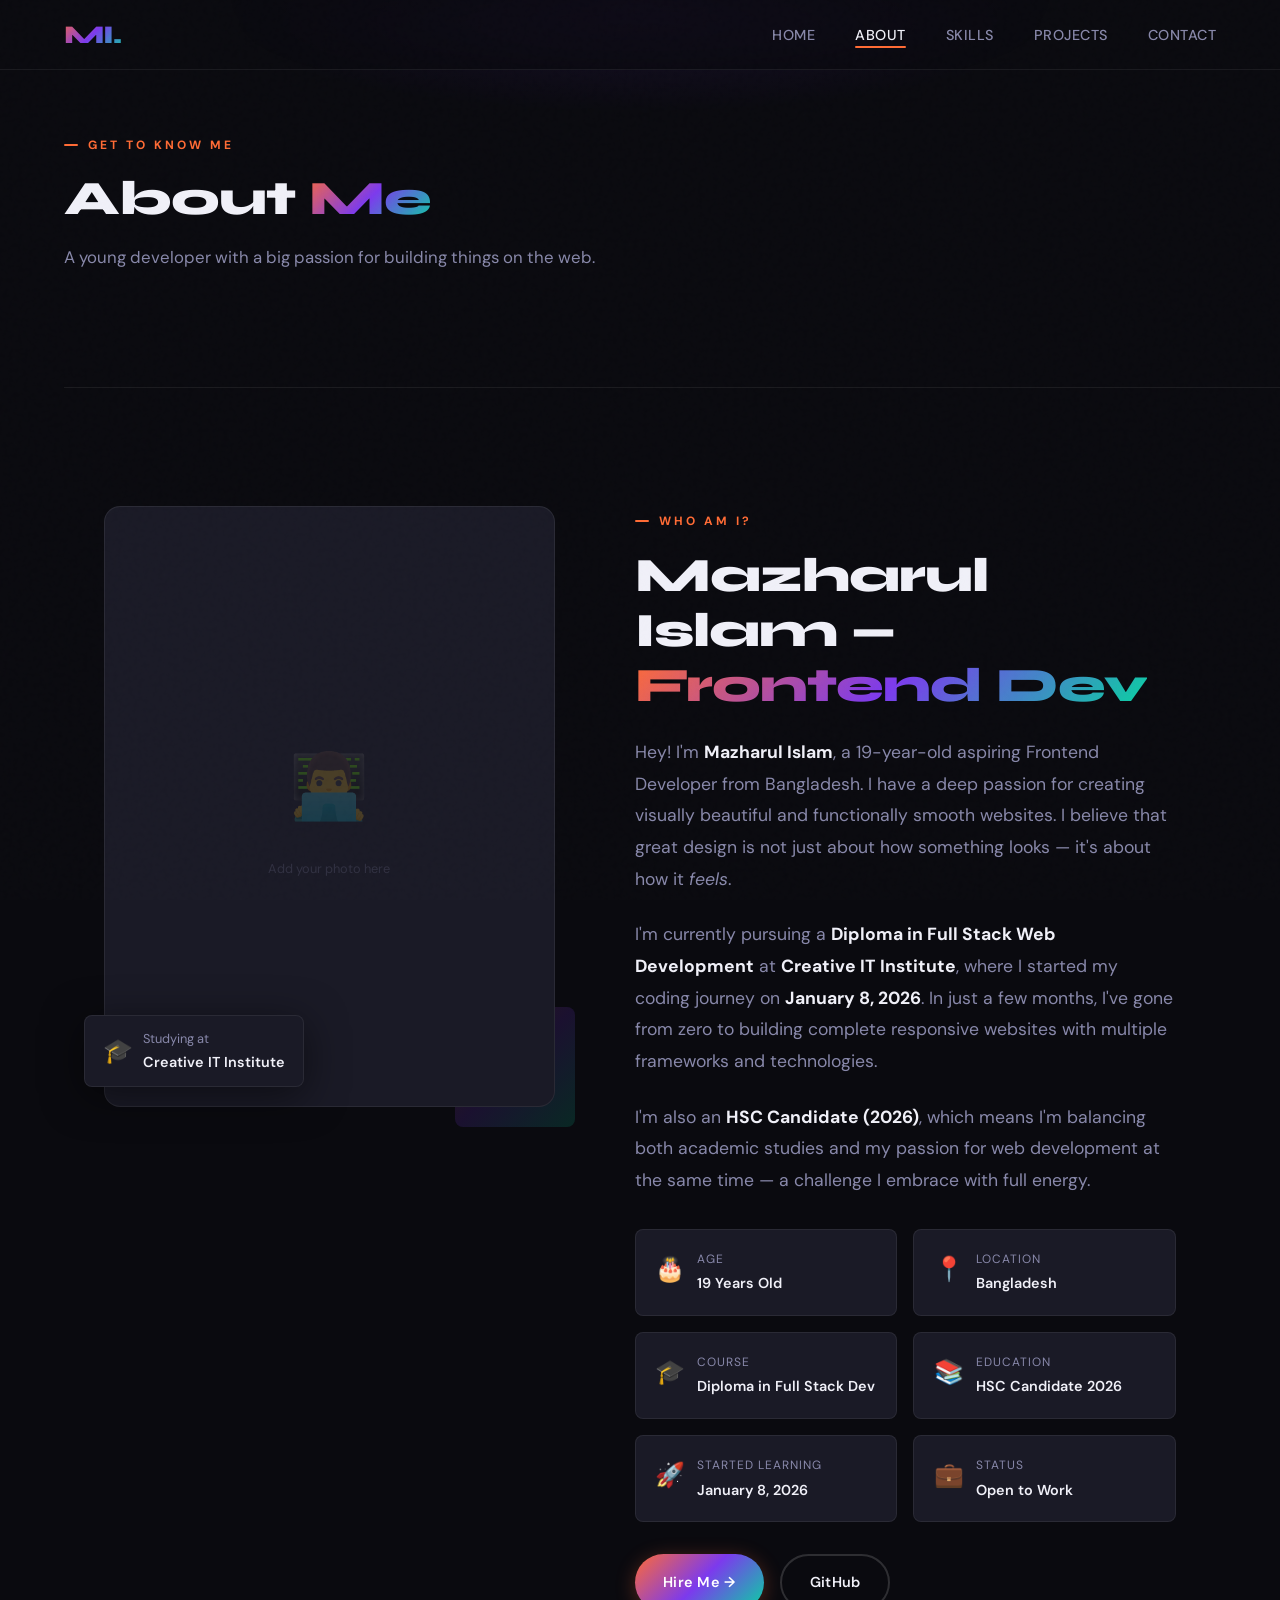
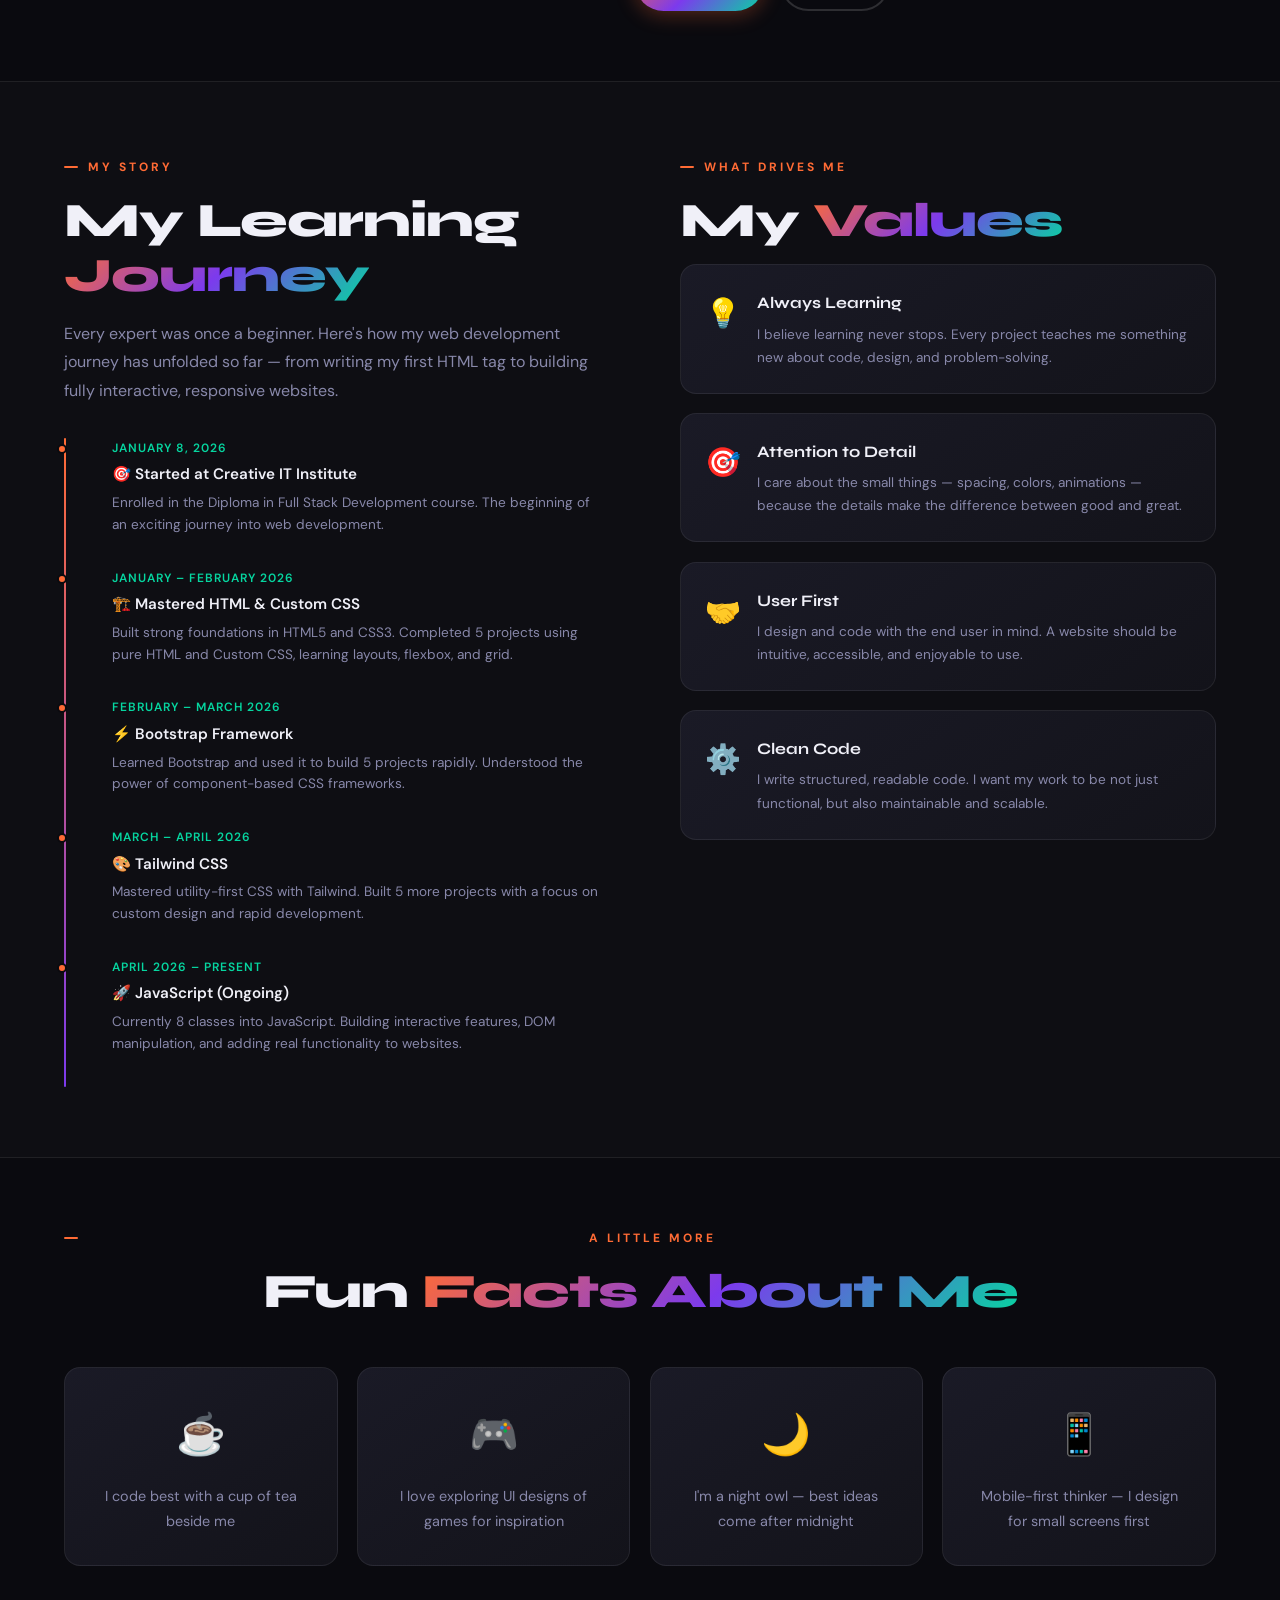
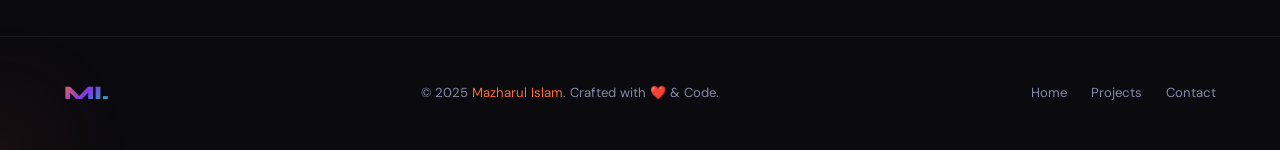
==== pages/about.html @ 1ba292aa "feat: complete interactive portfolio with custom animations" ====
<!DOCTYPE html>
<html lang="en">
<head>
  <meta charset="UTF-8" />
  <meta name="viewport" content="width=device-width, initial-scale=1.0" />
  <title>About — Mazharul Islam</title>
  <link rel="stylesheet" href="../css/style.css" />
  <link rel="stylesheet" href="../css/responsive.css" />
</head>
<body>

  <nav class="navbar">
    <a href="../index.html" class="nav-logo">MI.</a>
    <ul class="nav-links">
      <li><a href="../index.html">Home</a></li>
      <li><a href="about.html">About</a></li>
      <li><a href="skills.html">Skills</a></li>
      <li><a href="projects.html">Projects</a></li>
      <li><a href="contact.html">Contact</a></li>
    </ul>
    <button class="hamburger" aria-label="Menu">
      <span></span><span></span><span></span>
    </button>
  </nav>

  <!-- Page Hero -->
  <div style="padding: 130px 5% 60px; background: radial-gradient(ellipse 60% 50% at 50% 0%, rgba(124,58,237,0.12) 0%, transparent 60%);">
    <div style="max-width:1200px; margin:0 auto;">
      <span class="section-tag">Get to Know Me</span>
      <h1 class="section-title">About <span>Me</span></h1>
      <p class="section-desc">A young developer with a big passion for building things on the web.</p>
    </div>
  </div>

  <div class="section-divider" style="margin:0 5%;"></div>

  <!-- Main About Content -->
  <div style="padding:70px 5%; max-width:1200px; margin:0 auto;">
    <div class="about-grid">

      <!-- Photo Side -->
      <div class="reveal-left">
        <div class="about-photo-wrap">
          <div class="about-photo-frame">
            <!-- Add your photo: <img src="../assets/photo.jpg" alt="Mazharul Islam" /> -->
            <div class="placeholder-text">👨‍💻<br/><span style="font-size:1rem; font-family:var(--font-body); margin-top:1rem; display:block; color:var(--clr-muted); font-size:0.8rem;">Add your photo here</span></div>
          </div>
          <div class="about-photo-deco"></div>
          <div class="about-photo-tag">
            <span class="icon">🎓</span>
            <div>
              <div class="text">Studying at</div>
              <div class="name">Creative IT Institute</div>
            </div>
          </div>
        </div>
      </div>

      <!-- Content Side -->
      <div class="about-content reveal-right">
        <span class="section-tag">Who Am I?</span>
        <h2 class="section-title" style="margin-bottom:1.5rem;">Mazharul Islam — <span>Frontend Dev</span></h2>

        <p class="about-intro">
          Hey! I'm <strong>Mazharul Islam</strong>, a 19-year-old aspiring Frontend Developer from Bangladesh. 
          I have a deep passion for creating visually beautiful and functionally smooth websites. 
          I believe that great design is not just about how something looks — it's about how it <em>feels</em>.
        </p>
        <p class="about-intro">
          I'm currently pursuing a <strong>Diploma in Full Stack Web Development</strong> at 
          <strong>Creative IT Institute</strong>, where I started my coding journey on 
          <strong>January 8, 2026</strong>. In just a few months, I've gone from zero to building 
          complete responsive websites with multiple frameworks and technologies.
        </p>
        <p class="about-intro">
          I'm also an <strong>HSC Candidate (2026)</strong>, which means I'm balancing both academic 
          studies and my passion for web development at the same time — a challenge I embrace with full energy.
        </p>

        <div class="about-highlights">
          <div class="highlight-item">
            <span class="highlight-icon">🎂</span>
            <div class="highlight-info">
              <div class="highlight-label">Age</div>
              <div class="highlight-value">19 Years Old</div>
            </div>
          </div>
          <div class="highlight-item">
            <span class="highlight-icon">📍</span>
            <div class="highlight-info">
              <div class="highlight-label">Location</div>
              <div class="highlight-value">Bangladesh</div>
            </div>
          </div>
          <div class="highlight-item">
            <span class="highlight-icon">🎓</span>
            <div class="highlight-info">
              <div class="highlight-label">Course</div>
              <div class="highlight-value">Diploma in Full Stack Dev</div>
            </div>
          </div>
          <div class="highlight-item">
            <span class="highlight-icon">📚</span>
            <div class="highlight-info">
              <div class="highlight-label">Education</div>
              <div class="highlight-value">HSC Candidate 2026</div>
            </div>
          </div>
          <div class="highlight-item">
            <span class="highlight-icon">🚀</span>
            <div class="highlight-info">
              <div class="highlight-label">Started Learning</div>
              <div class="highlight-value">January 8, 2026</div>
            </div>
          </div>
          <div class="highlight-item">
            <span class="highlight-icon">💼</span>
            <div class="highlight-info">
              <div class="highlight-label">Status</div>
              <div class="highlight-value">Open to Work</div>
            </div>
          </div>
        </div>

        <div style="display:flex; gap:1rem; flex-wrap:wrap;">
          <a href="contact.html" class="btn btn-primary">Hire Me →</a>
          <a href="https://github.com/mazharuldmweb" target="_blank" class="btn btn-outline">GitHub</a>
        </div>
      </div>
    </div>
  </div>

  <!-- My Journey -->
  <div style="background: rgba(255,255,255,0.02); border-top:1px solid var(--clr-border); border-bottom:1px solid var(--clr-border); padding:70px 5%;">
    <div style="max-width:1200px; margin:0 auto;">
      <div style="display:grid; grid-template-columns:1fr 1fr; gap:5rem; align-items:start;">
        <div class="reveal-left">
          <span class="section-tag">My Story</span>
          <h2 class="section-title">My Learning <span>Journey</span></h2>
          <p style="color:var(--clr-muted); font-size:1rem; line-height:1.8; margin-bottom:2rem;">
            Every expert was once a beginner. Here's how my web development journey has unfolded so far — 
            from writing my first HTML tag to building fully interactive, responsive websites.
          </p>
          <div class="timeline">
            <div class="timeline-item">
              <div class="timeline-date">January 8, 2026</div>
              <div class="timeline-event">🎯 Started at Creative IT Institute</div>
              <div class="timeline-desc">Enrolled in the Diploma in Full Stack Development course. The beginning of an exciting journey into web development.</div>
            </div>
            <div class="timeline-item">
              <div class="timeline-date">January – February 2026</div>
              <div class="timeline-event">🏗️ Mastered HTML & Custom CSS</div>
              <div class="timeline-desc">Built strong foundations in HTML5 and CSS3. Completed 5 projects using pure HTML and Custom CSS, learning layouts, flexbox, and grid.</div>
            </div>
            <div class="timeline-item">
              <div class="timeline-date">February – March 2026</div>
              <div class="timeline-event">⚡ Bootstrap Framework</div>
              <div class="timeline-desc">Learned Bootstrap and used it to build 5 projects rapidly. Understood the power of component-based CSS frameworks.</div>
            </div>
            <div class="timeline-item">
              <div class="timeline-date">March – April 2026</div>
              <div class="timeline-event">🎨 Tailwind CSS</div>
              <div class="timeline-desc">Mastered utility-first CSS with Tailwind. Built 5 more projects with a focus on custom design and rapid development.</div>
            </div>
            <div class="timeline-item">
              <div class="timeline-date">April 2026 – Present</div>
              <div class="timeline-event">🚀 JavaScript (Ongoing)</div>
              <div class="timeline-desc">Currently 8 classes into JavaScript. Building interactive features, DOM manipulation, and adding real functionality to websites.</div>
            </div>
          </div>
        </div>

        <div class="reveal-right">
          <span class="section-tag">What Drives Me</span>
          <h2 class="section-title">My <span>Values</span></h2>
          <div style="display:flex; flex-direction:column; gap:1.2rem; margin-top:1rem;">
            <div class="card" style="padding:1.5rem; display:flex; gap:1rem; align-items:flex-start;">
              <span style="font-size:1.8rem;">💡</span>
              <div>
                <h4 style="font-family:var(--font-display); font-size:1rem; font-weight:700; margin-bottom:6px;">Always Learning</h4>
                <p style="font-size:0.85rem; color:var(--clr-muted); line-height:1.7;">I believe learning never stops. Every project teaches me something new about code, design, and problem-solving.</p>
              </div>
            </div>
            <div class="card" style="padding:1.5rem; display:flex; gap:1rem; align-items:flex-start;">
              <span style="font-size:1.8rem;">🎯</span>
              <div>
                <h4 style="font-family:var(--font-display); font-size:1rem; font-weight:700; margin-bottom:6px;">Attention to Detail</h4>
                <p style="font-size:0.85rem; color:var(--clr-muted); line-height:1.7;">I care about the small things — spacing, colors, animations — because the details make the difference between good and great.</p>
              </div>
            </div>
            <div class="card" style="padding:1.5rem; display:flex; gap:1rem; align-items:flex-start;">
              <span style="font-size:1.8rem;">🤝</span>
              <div>
                <h4 style="font-family:var(--font-display); font-size:1rem; font-weight:700; margin-bottom:6px;">User First</h4>
                <p style="font-size:0.85rem; color:var(--clr-muted); line-height:1.7;">I design and code with the end user in mind. A website should be intuitive, accessible, and enjoyable to use.</p>
              </div>
            </div>
            <div class="card" style="padding:1.5rem; display:flex; gap:1rem; align-items:flex-start;">
              <span style="font-size:1.8rem;">⚙️</span>
              <div>
                <h4 style="font-family:var(--font-display); font-size:1rem; font-weight:700; margin-bottom:6px;">Clean Code</h4>
                <p style="font-size:0.85rem; color:var(--clr-muted); line-height:1.7;">I write structured, readable code. I want my work to be not just functional, but also maintainable and scalable.</p>
              </div>
            </div>
          </div>
        </div>
      </div>
    </div>
  </div>

  <!-- Fun Facts -->
  <div style="padding:70px 5%;">
    <div style="max-width:1200px; margin:0 auto; text-align:center;">
      <span class="section-tag" style="display:block; text-align:center;">A Little More</span>
      <h2 class="section-title reveal" style="text-align:center; margin-bottom:3rem;">Fun <span>Facts About Me</span></h2>
      <div style="display:grid; grid-template-columns: repeat(auto-fit, minmax(220px, 1fr)); gap:1.2rem;">
        <div class="card reveal" style="text-align:center; padding:2rem;">
          <div style="font-size:2.5rem; margin-bottom:1rem;">☕</div>
          <p style="font-size:0.9rem; color:var(--clr-muted);">I code best with a cup of tea beside me</p>
        </div>
        <div class="card reveal delay-1" style="text-align:center; padding:2rem;">
          <div style="font-size:2.5rem; margin-bottom:1rem;">🎮</div>
          <p style="font-size:0.9rem; color:var(--clr-muted);">I love exploring UI designs of games for inspiration</p>
        </div>
        <div class="card reveal delay-2" style="text-align:center; padding:2rem;">
          <div style="font-size:2.5rem; margin-bottom:1rem;">🌙</div>
          <p style="font-size:0.9rem; color:var(--clr-muted);">I'm a night owl — best ideas come after midnight</p>
        </div>
        <div class="card reveal delay-3" style="text-align:center; padding:2rem;">
          <div style="font-size:2.5rem; margin-bottom:1rem;">📱</div>
          <p style="font-size:0.9rem; color:var(--clr-muted);">Mobile-first thinker — I design for small screens first</p>
        </div>
      </div>
    </div>
  </div>

  <footer class="footer">
    <div class="footer-brand">MI.</div>
    <p class="footer-copy">© 2025 <span>Mazharul Islam</span>. Crafted with ❤️ & Code.</p>
    <div class="footer-links">
      <a href="../index.html">Home</a>
      <a href="projects.html">Projects</a>
      <a href="contact.html">Contact</a>
    </div>
  </footer>

  <script src="../js/main.js"></script>
</body>
</html>
---- css/style.css ----
/* ============================================
   MAZHARUL ISLAM - PORTFOLIO
   style.css - Main Stylesheet
   ============================================ */

@import url('https://fonts.googleapis.com/css2?family=Syne:wght@400;600;700;800&family=DM+Sans:wght@300;400;500;600&display=swap');

/* ---- CSS Variables ---- */
:root {
  --clr-bg: #0a0a0f;
  --clr-surface: #13131a;
  --clr-card: #1a1a26;
  --clr-border: rgba(255,255,255,0.07);

  --clr-primary: #ff6b35;
  --clr-secondary: #7c3aed;
  --clr-accent: #06d6a0;
  --clr-yellow: #ffd60a;
  --clr-pink: #ff006e;

  --clr-text: #f0f0f8;
  --clr-muted: #8888aa;

  --grad-hero: linear-gradient(135deg, #ff6b35 0%, #7c3aed 50%, #06d6a0 100%);
  --grad-card: linear-gradient(145deg, #1a1a26, #13131a);

  --font-display: 'Syne', sans-serif;
  --font-body: 'DM Sans', sans-serif;

  --radius: 16px;
  --radius-sm: 8px;
  --shadow: 0 8px 40px rgba(0,0,0,0.5);
  --shadow-glow: 0 0 40px rgba(255,107,53,0.25);

  --nav-h: 70px;
  --transition: all 0.35s cubic-bezier(0.4, 0, 0.2, 1);
}

/* ---- Reset ---- */
*, *::before, *::after { box-sizing: border-box; margin: 0; padding: 0; }
html { scroll-behavior: smooth; font-size: 16px; }
body {
  font-family: var(--font-body);
  background: var(--clr-bg);
  color: var(--clr-text);
  line-height: 1.7;
  overflow-x: hidden;
}
a { text-decoration: none; color: inherit; }
ul { list-style: none; }
img { max-width: 100%; display: block; }
button { cursor: pointer; border: none; outline: none; font-family: var(--font-body); }

/* ---- Noise Texture Overlay ---- */
body::before {
  content: '';
  position: fixed;
  inset: 0;
  background-image: url("data:image/svg+xml,%3Csvg viewBox='0 0 200 200' xmlns='http://www.w3.org/2000/svg'%3E%3Cfilter id='n'%3E%3CfeTurbulence type='fractalNoise' baseFrequency='0.9' numOctaves='4' stitchTiles='stitch'/%3E%3C/filter%3E%3Crect width='100%25' height='100%25' filter='url(%23n)' opacity='0.04'/%3E%3C/svg%3E");
  pointer-events: none;
  z-index: 9999;
  opacity: 0.4;
}

/* ============================================
   NAVBAR
   ============================================ */
.navbar {
  position: fixed;
  top: 0; left: 0; right: 0;
  height: var(--nav-h);
  display: flex;
  align-items: center;
  justify-content: space-between;
  padding: 0 5%;
  z-index: 1000;
  background: rgba(10,10,15,0.8);
  backdrop-filter: blur(20px);
  border-bottom: 1px solid var(--clr-border);
  transition: var(--transition);
}
.navbar.scrolled {
  background: rgba(10,10,15,0.95);
  box-shadow: 0 4px 30px rgba(0,0,0,0.4);
}
.nav-logo {
  font-family: var(--font-display);
  font-size: 1.6rem;
  font-weight: 800;
  background: var(--grad-hero);
  -webkit-background-clip: text;
  -webkit-text-fill-color: transparent;
  background-clip: text;
  letter-spacing: -1px;
}
.nav-links {
  display: flex;
  gap: 2.5rem;
  align-items: center;
}
.nav-links a {
  font-size: 0.9rem;
  font-weight: 500;
  color: var(--clr-muted);
  letter-spacing: 0.5px;
  text-transform: uppercase;
  position: relative;
  transition: var(--transition);
}
.nav-links a::after {
  content: '';
  position: absolute;
  bottom: -4px; left: 0;
  width: 0; height: 2px;
  background: var(--clr-primary);
  transition: var(--transition);
  border-radius: 2px;
}
.nav-links a:hover,
.nav-links a.active {
  color: var(--clr-text);
}
.nav-links a:hover::after,
.nav-links a.active::after { width: 100%; }

.hamburger {
  display: none;
  flex-direction: column;
  gap: 5px;
  background: none;
  padding: 5px;
}
.hamburger span {
  display: block;
  width: 25px; height: 2px;
  background: var(--clr-text);
  border-radius: 2px;
  transition: var(--transition);
}
.hamburger.open span:nth-child(1) { transform: translateY(7px) rotate(45deg); }
.hamburger.open span:nth-child(2) { opacity: 0; }
.hamburger.open span:nth-child(3) { transform: translateY(-7px) rotate(-45deg); }

/* ============================================
   HERO SECTION
   ============================================ */
.hero {
  min-height: 100vh;
  padding-top: var(--nav-h);
  display: flex;
  align-items: center;
  position: relative;
  overflow: hidden;
}
.hero-bg {
  position: absolute;
  inset: 0;
  background: radial-gradient(ellipse 80% 60% at 60% 40%, rgba(124,58,237,0.15) 0%, transparent 60%),
              radial-gradient(ellipse 60% 50% at 20% 80%, rgba(255,107,53,0.12) 0%, transparent 50%),
              radial-gradient(ellipse 40% 40% at 80% 80%, rgba(6,214,160,0.08) 0%, transparent 50%);
  z-index: 0;
}
.hero-orb {
  position: absolute;
  border-radius: 50%;
  filter: blur(80px);
  animation: floatOrb 8s ease-in-out infinite;
  pointer-events: none;
}
.hero-orb-1 {
  width: 400px; height: 400px;
  background: rgba(255,107,53,0.15);
  top: 10%; right: 5%;
  animation-delay: 0s;
}
.hero-orb-2 {
  width: 300px; height: 300px;
  background: rgba(124,58,237,0.15);
  bottom: 10%; left: 5%;
  animation-delay: -3s;
}
.hero-orb-3 {
  width: 200px; height: 200px;
  background: rgba(6,214,160,0.12);
  top: 50%; right: 30%;
  animation-delay: -6s;
}
@keyframes floatOrb {
  0%, 100% { transform: translate(0,0) scale(1); }
  33% { transform: translate(30px,-20px) scale(1.05); }
  66% { transform: translate(-20px,15px) scale(0.95); }
}

.hero-inner {
  position: relative;
  z-index: 1;
  width: 90%;
  max-width: 1200px;
  margin: 0 auto;
  display: grid;
  grid-template-columns: 1fr 1fr;
  gap: 4rem;
  align-items: center;
  padding: 4rem 0;
}
.hero-content { order: 1; }
.hero-visual { order: 2; }

.hero-badge {
  display: inline-flex;
  align-items: center;
  gap: 8px;
  background: rgba(255,107,53,0.1);
  border: 1px solid rgba(255,107,53,0.3);
  border-radius: 50px;
  padding: 6px 16px;
  font-size: 0.8rem;
  font-weight: 600;
  color: var(--clr-primary);
  text-transform: uppercase;
  letter-spacing: 1px;
  margin-bottom: 1.5rem;
  animation: fadeUp 0.6s ease both;
}
.hero-badge .dot {
  width: 6px; height: 6px;
  background: var(--clr-accent);
  border-radius: 50%;
  animation: pulse 2s infinite;
}
@keyframes pulse {
  0%, 100% { opacity: 1; transform: scale(1); }
  50% { opacity: 0.5; transform: scale(1.5); }
}

.hero-title {
  font-family: var(--font-display);
  font-size: clamp(2.8rem, 5vw, 5rem);
  font-weight: 800;
  line-height: 1.05;
  letter-spacing: -2px;
  margin-bottom: 1rem;
  animation: fadeUp 0.6s 0.1s ease both;
}
.hero-title .line { display: block; }
.hero-title .gradient-text {
  background: var(--grad-hero);
  -webkit-background-clip: text;
  -webkit-text-fill-color: transparent;
  background-clip: text;
}
.hero-subtitle {
  font-size: 1.15rem;
  color: var(--clr-muted);
  max-width: 480px;
  margin-bottom: 2.5rem;
  animation: fadeUp 0.6s 0.2s ease both;
}
.hero-subtitle strong { color: var(--clr-accent); }

.hero-btns {
  display: flex;
  gap: 1rem;
  flex-wrap: wrap;
  margin-bottom: 3rem;
  animation: fadeUp 0.6s 0.3s ease both;
}

.hero-stats {
  display: flex;
  gap: 2rem;
  animation: fadeUp 0.6s 0.4s ease both;
}
.stat-item { text-align: left; }
.stat-num {
  font-family: var(--font-display);
  font-size: 2rem;
  font-weight: 800;
  background: var(--grad-hero);
  -webkit-background-clip: text;
  -webkit-text-fill-color: transparent;
  background-clip: text;
}
.stat-label {
  font-size: 0.8rem;
  color: var(--clr-muted);
  text-transform: uppercase;
  letter-spacing: 1px;
}

/* Hero Photo */
.hero-photo-wrap {
  position: relative;
  display: flex;
  justify-content: center;
  animation: fadeUp 0.8s 0.3s ease both;
}
.hero-photo-ring {
  position: absolute;
  width: 110%;
  height: 110%;
  border-radius: 50%;
  border: 2px dashed rgba(255,107,53,0.3);
  animation: spinRing 20s linear infinite;
  top: -5%; left: -5%;
}
.hero-photo-ring-2 {
  position: absolute;
  width: 120%;
  height: 120%;
  border-radius: 50%;
  border: 1px dashed rgba(124,58,237,0.2);
  animation: spinRing 30s linear infinite reverse;
  top: -10%; left: -10%;
}
@keyframes spinRing {
  from { transform: rotate(0deg); }
  to { transform: rotate(360deg); }
}
.hero-photo-bg {
  width: 340px;
  height: 340px;
  border-radius: 50%;
  background: var(--grad-hero);
  padding: 4px;
  position: relative;
  box-shadow: 0 0 80px rgba(124,58,237,0.3), 0 0 40px rgba(255,107,53,0.2);
}
.hero-photo-inner {
  width: 100%;
  height: 100%;
  border-radius: 50%;
  background: var(--clr-surface);
  display: flex;
  align-items: center;
  justify-content: center;
  overflow: hidden;
}
.hero-photo-inner img {
  width: 100%;
  height: 100%;
  object-fit: cover;
  border-radius: 50%;
}
.hero-photo-placeholder {
  font-size: 5rem;
  opacity: 0.4;
}
.hero-float-badge {
  position: absolute;
  background: var(--clr-card);
  border: 1px solid var(--clr-border);
  border-radius: var(--radius-sm);
  padding: 10px 16px;
  font-size: 0.8rem;
  font-weight: 600;
  display: flex;
  align-items: center;
  gap: 8px;
  backdrop-filter: blur(10px);
  box-shadow: var(--shadow);
  animation: floatBadge 4s ease-in-out infinite;
}
.hero-float-badge.b1 { bottom: 20px; left: -20px; animation-delay: 0s; }
.hero-float-badge.b2 { top: 30px; right: -20px; animation-delay: -2s; }
.hero-float-badge .icon { font-size: 1.2rem; }
@keyframes floatBadge {
  0%, 100% { transform: translateY(0); }
  50% { transform: translateY(-8px); }
}

/* Scroll indicator */
.scroll-indicator {
  position: absolute;
  bottom: 2rem;
  left: 50%;
  transform: translateX(-50%);
  display: flex;
  flex-direction: column;
  align-items: center;
  gap: 8px;
  color: var(--clr-muted);
  font-size: 0.75rem;
  letter-spacing: 2px;
  text-transform: uppercase;
  animation: fadeUp 1s 1s ease both;
}
.scroll-mouse {
  width: 24px; height: 36px;
  border: 2px solid rgba(255,255,255,0.2);
  border-radius: 12px;
  position: relative;
}
.scroll-mouse::before {
  content: '';
  position: absolute;
  top: 6px; left: 50%;
  transform: translateX(-50%);
  width: 3px; height: 6px;
  background: var(--clr-primary);
  border-radius: 2px;
  animation: scrollDot 2s infinite;
}
@keyframes scrollDot {
  0% { top: 6px; opacity: 1; }
  100% { top: 20px; opacity: 0; }
}

/* ============================================
   BUTTONS
   ============================================ */
.btn {
  display: inline-flex;
  align-items: center;
  gap: 8px;
  padding: 14px 28px;
  border-radius: 50px;
  font-size: 0.9rem;
  font-weight: 600;
  letter-spacing: 0.3px;
  transition: var(--transition);
  position: relative;
  overflow: hidden;
}
.btn::before {
  content: '';
  position: absolute;
  inset: 0;
  background: rgba(255,255,255,0.1);
  opacity: 0;
  transition: var(--transition);
}
.btn:hover::before { opacity: 1; }

.btn-primary {
  background: var(--grad-hero);
  color: #fff;
  box-shadow: 0 4px 20px rgba(255,107,53,0.3);
}
.btn-primary:hover {
  transform: translateY(-3px);
  box-shadow: 0 8px 30px rgba(255,107,53,0.5);
}
.btn-outline {
  background: transparent;
  color: var(--clr-text);
  border: 2px solid rgba(255,255,255,0.15);
}
.btn-outline:hover {
  border-color: var(--clr-primary);
  color: var(--clr-primary);
  transform: translateY(-3px);
}
.btn-sm { padding: 10px 20px; font-size: 0.82rem; }

/* ============================================
   SECTION COMMONS
   ============================================ */
.section {
  padding: 100px 5%;
  max-width: 1200px;
  margin: 0 auto;
}
.section-full {
  padding: 100px 5%;
}
.section-tag {
  display: inline-block;
  font-size: 0.75rem;
  font-weight: 700;
  text-transform: uppercase;
  letter-spacing: 3px;
  color: var(--clr-primary);
  margin-bottom: 1rem;
  position: relative;
  padding-left: 1.5rem;
}
.section-tag::before {
  content: '';
  position: absolute;
  left: 0; top: 50%;
  transform: translateY(-50%);
  width: 14px; height: 2px;
  background: var(--clr-primary);
  border-radius: 2px;
}
.section-title {
  font-family: var(--font-display);
  font-size: clamp(2rem, 4vw, 3rem);
  font-weight: 800;
  letter-spacing: -1px;
  margin-bottom: 1rem;
  line-height: 1.15;
}
.section-title span {
  background: var(--grad-hero);
  -webkit-background-clip: text;
  -webkit-text-fill-color: transparent;
  background-clip: text;
}
.section-desc {
  color: var(--clr-muted);
  font-size: 1.05rem;
  max-width: 550px;
  margin-bottom: 3.5rem;
}
.section-divider {
  width: 100%;
  height: 1px;
  background: var(--clr-border);
}

/* ============================================
   CARDS
   ============================================ */
.card {
  background: var(--grad-card);
  border: 1px solid var(--clr-border);
  border-radius: var(--radius);
  padding: 2rem;
  transition: var(--transition);
  position: relative;
  overflow: hidden;
}
.card::before {
  content: '';
  position: absolute;
  top: 0; left: 0; right: 0;
  height: 2px;
  background: var(--grad-hero);
  opacity: 0;
  transition: var(--transition);
}
.card:hover {
  border-color: rgba(255,107,53,0.2);
  transform: translateY(-6px);
  box-shadow: 0 20px 60px rgba(0,0,0,0.4);
}
.card:hover::before { opacity: 1; }

/* ============================================
   ABOUT PAGE
   ============================================ */
.about-grid {
  display: grid;
  grid-template-columns: 1fr 1.2fr;
  gap: 5rem;
  align-items: start;
  margin-top: 3rem;
}
.about-photo-wrap {
  position: relative;
}
.about-photo-frame {
  border-radius: var(--radius);
  overflow: hidden;
  background: var(--clr-card);
  aspect-ratio: 3/4;
  display: flex;
  align-items: center;
  justify-content: center;
  border: 1px solid var(--clr-border);
  position: relative;
}
.about-photo-frame img {
  width: 100%;
  height: 100%;
  object-fit: cover;
}
.about-photo-frame .placeholder-text {
  font-size: 4rem;
  opacity: 0.2;
  text-align: center;
}
.about-photo-deco {
  position: absolute;
  bottom: -20px; right: -20px;
  width: 120px; height: 120px;
  background: var(--grad-hero);
  border-radius: var(--radius-sm);
  opacity: 0.15;
  z-index: -1;
}
.about-photo-tag {
  position: absolute;
  bottom: 20px; left: -20px;
  background: var(--clr-card);
  border: 1px solid var(--clr-border);
  border-radius: var(--radius-sm);
  padding: 12px 18px;
  display: flex;
  align-items: center;
  gap: 10px;
  backdrop-filter: blur(10px);
  box-shadow: var(--shadow);
}
.about-photo-tag .icon { font-size: 1.5rem; }
.about-photo-tag .text { font-size: 0.8rem; color: var(--clr-muted); }
.about-photo-tag .name { font-size: 0.9rem; font-weight: 600; }

.about-content {}
.about-intro {
  font-size: 1.1rem;
  color: var(--clr-muted);
  margin-bottom: 1.5rem;
  line-height: 1.8;
}
.about-intro strong { color: var(--clr-text); }

.about-highlights {
  display: grid;
  grid-template-columns: 1fr 1fr;
  gap: 1rem;
  margin: 2rem 0;
}
.highlight-item {
  background: var(--clr-card);
  border: 1px solid var(--clr-border);
  border-radius: var(--radius-sm);
  padding: 1.2rem;
  display: flex;
  gap: 12px;
  align-items: flex-start;
  transition: var(--transition);
}
.highlight-item:hover {
  border-color: rgba(255,107,53,0.3);
  transform: translateY(-2px);
}
.highlight-icon { font-size: 1.5rem; flex-shrink: 0; }
.highlight-info {}
.highlight-label { font-size: 0.75rem; color: var(--clr-muted); text-transform: uppercase; letter-spacing: 1px; }
.highlight-value { font-size: 0.9rem; font-weight: 600; margin-top: 2px; }

.about-journey {
  margin-top: 2.5rem;
}
.journey-title {
  font-family: var(--font-display);
  font-size: 1.2rem;
  font-weight: 700;
  margin-bottom: 1.5rem;
}
.timeline {
  position: relative;
  padding-left: 1.5rem;
}
.timeline::before {
  content: '';
  position: absolute;
  left: 0; top: 0; bottom: 0;
  width: 2px;
  background: linear-gradient(to bottom, var(--clr-primary), var(--clr-secondary));
  border-radius: 2px;
}
.timeline-item {
  position: relative;
  padding-bottom: 2rem;
  padding-left: 1.5rem;
}
.timeline-item::before {
  content: '';
  position: absolute;
  left: -1.95rem;
  top: 6px;
  width: 10px; height: 10px;
  background: var(--clr-primary);
  border-radius: 50%;
  border: 2px solid var(--clr-bg);
}
.timeline-date {
  font-size: 0.75rem;
  color: var(--clr-accent);
  font-weight: 600;
  text-transform: uppercase;
  letter-spacing: 1px;
  margin-bottom: 4px;
}
.timeline-event {
  font-size: 0.95rem;
  font-weight: 600;
  margin-bottom: 4px;
}
.timeline-desc {
  font-size: 0.85rem;
  color: var(--clr-muted);
  line-height: 1.6;
}

/* ============================================
   SKILLS PAGE
   ============================================ */
.skills-intro {
  max-width: 700px;
}
.skills-grid {
  display: grid;
  grid-template-columns: repeat(auto-fit, minmax(300px, 1fr));
  gap: 1.5rem;
  margin-bottom: 4rem;
}
.skill-category {
  background: var(--grad-card);
  border: 1px solid var(--clr-border);
  border-radius: var(--radius);
  padding: 2rem;
  transition: var(--transition);
  position: relative;
  overflow: hidden;
}
.skill-category::after {
  content: '';
  position: absolute;
  top: -50%; right: -50%;
  width: 100%; height: 100%;
  background: radial-gradient(circle, rgba(255,107,53,0.05) 0%, transparent 60%);
  pointer-events: none;
}
.skill-category:hover {
  border-color: rgba(255,107,53,0.25);
  transform: translateY(-5px);
  box-shadow: 0 20px 50px rgba(0,0,0,0.35);
}
.skill-cat-header {
  display: flex;
  align-items: center;
  gap: 12px;
  margin-bottom: 1.5rem;
}
.skill-cat-icon {
  width: 44px; height: 44px;
  border-radius: var(--radius-sm);
  display: flex;
  align-items: center;
  justify-content: center;
  font-size: 1.3rem;
  flex-shrink: 0;
}
.skill-cat-icon.orange { background: rgba(255,107,53,0.15); }
.skill-cat-icon.purple { background: rgba(124,58,237,0.15); }
.skill-cat-icon.green { background: rgba(6,214,160,0.15); }
.skill-cat-icon.yellow { background: rgba(255,214,10,0.12); }

.skill-cat-name {
  font-family: var(--font-display);
  font-size: 1.1rem;
  font-weight: 700;
}
.skill-cat-count {
  font-size: 0.75rem;
  color: var(--clr-muted);
  margin-top: 2px;
}
.skill-items {
  display: flex;
  flex-wrap: wrap;
  gap: 0.6rem;
}
.skill-chip {
  background: rgba(255,255,255,0.05);
  border: 1px solid var(--clr-border);
  border-radius: 50px;
  padding: 5px 14px;
  font-size: 0.8rem;
  font-weight: 500;
  transition: var(--transition);
  display: flex;
  align-items: center;
  gap: 6px;
}
.skill-chip:hover {
  background: rgba(255,107,53,0.12);
  border-color: rgba(255,107,53,0.4);
  color: var(--clr-primary);
}
.skill-chip .chip-dot {
  width: 6px; height: 6px;
  border-radius: 50%;
  background: var(--clr-accent);
  flex-shrink: 0;
}

.skill-progress-section {
  margin-top: 4rem;
}
.skill-progress-title {
  font-family: var(--font-display);
  font-size: 1.4rem;
  font-weight: 700;
  margin-bottom: 2rem;
}
.progress-grid {
  display: grid;
  grid-template-columns: 1fr 1fr;
  gap: 1.5rem;
}
.progress-item { margin-bottom: 0.5rem; }
.progress-header {
  display: flex;
  justify-content: space-between;
  align-items: center;
  margin-bottom: 8px;
}
.progress-name {
  font-size: 0.9rem;
  font-weight: 600;
}
.progress-pct {
  font-size: 0.8rem;
  color: var(--clr-primary);
  font-weight: 600;
}
.progress-bar {
  height: 6px;
  background: rgba(255,255,255,0.06);
  border-radius: 3px;
  overflow: hidden;
}
.progress-fill {
  height: 100%;
  border-radius: 3px;
  background: var(--grad-hero);
  width: 0%;
  transition: width 1.2s cubic-bezier(0.4, 0, 0.2, 1);
}

/* Tools Section */
.tools-section { margin-top: 4rem; }
.tools-grid {
  display: grid;
  grid-template-columns: repeat(auto-fill, minmax(100px, 1fr));
  gap: 1rem;
}
.tool-item {
  background: var(--clr-card);
  border: 1px solid var(--clr-border);
  border-radius: var(--radius-sm);
  padding: 1.2rem 1rem;
  text-align: center;
  transition: var(--transition);
  font-size: 0.8rem;
  color: var(--clr-muted);
  font-weight: 500;
}
.tool-item .tool-icon { font-size: 1.8rem; margin-bottom: 8px; }
.tool-item:hover {
  border-color: rgba(255,107,53,0.35);
  color: var(--clr-text);
  transform: translateY(-3px);
  background: rgba(255,107,53,0.06);
}

/* ============================================
   PROJECTS PAGE
   ============================================ */
.projects-filter {
  display: flex;
  gap: 0.75rem;
  flex-wrap: wrap;
  margin-bottom: 3rem;
}
.filter-btn {
  padding: 8px 20px;
  border-radius: 50px;
  font-size: 0.82rem;
  font-weight: 600;
  background: transparent;
  border: 1px solid var(--clr-border);
  color: var(--clr-muted);
  transition: var(--transition);
  font-family: var(--font-body);
}
.filter-btn:hover,
.filter-btn.active {
  background: var(--clr-primary);
  border-color: var(--clr-primary);
  color: #fff;
}
.projects-grid {
  display: grid;
  grid-template-columns: repeat(auto-fill, minmax(340px, 1fr));
  gap: 1.5rem;
}
.project-card {
  background: var(--grad-card);
  border: 1px solid var(--clr-border);
  border-radius: var(--radius);
  overflow: hidden;
  transition: var(--transition);
  display: flex;
  flex-direction: column;
}
.project-card:hover {
  border-color: rgba(255,107,53,0.25);
  transform: translateY(-8px);
  box-shadow: 0 25px 60px rgba(0,0,0,0.5);
}
.project-thumb {
  height: 200px;
  background: var(--clr-surface);
  position: relative;
  overflow: hidden;
  display: flex;
  align-items: center;
  justify-content: center;
}
.project-thumb-bg {
  position: absolute;
  inset: 0;
  display: flex;
  align-items: center;
  justify-content: center;
  font-size: 4rem;
  opacity: 0.15;
}
.project-thumb-gradient {
  position: absolute;
  inset: 0;
}
.project-links-overlay {
  position: absolute;
  inset: 0;
  background: rgba(0,0,0,0.7);
  display: flex;
  align-items: center;
  justify-content: center;
  gap: 1rem;
  opacity: 0;
  transition: var(--transition);
}
.project-card:hover .project-links-overlay { opacity: 1; }
.project-link-btn {
  padding: 10px 20px;
  border-radius: 50px;
  font-size: 0.8rem;
  font-weight: 600;
  background: var(--clr-primary);
  color: #fff;
  transition: var(--transition);
  display: flex;
  align-items: center;
  gap: 6px;
}
.project-link-btn.ghost {
  background: transparent;
  border: 1px solid rgba(255,255,255,0.3);
}
.project-link-btn:hover { transform: scale(1.05); }

.project-body { padding: 1.5rem; flex: 1; display: flex; flex-direction: column; }
.project-tags {
  display: flex;
  gap: 6px;
  flex-wrap: wrap;
  margin-bottom: 1rem;
}
.project-tag {
  font-size: 0.7rem;
  font-weight: 600;
  text-transform: uppercase;
  letter-spacing: 0.5px;
  padding: 3px 10px;
  border-radius: 4px;
  background: rgba(255,107,53,0.1);
  color: var(--clr-primary);
  border: 1px solid rgba(255,107,53,0.2);
}
.project-tag.purple { background: rgba(124,58,237,0.1); color: var(--clr-secondary); border-color: rgba(124,58,237,0.2); }
.project-tag.green { background: rgba(6,214,160,0.1); color: var(--clr-accent); border-color: rgba(6,214,160,0.2); }

.project-title {
  font-family: var(--font-display);
  font-size: 1.1rem;
  font-weight: 700;
  margin-bottom: 0.5rem;
}
.project-desc {
  font-size: 0.88rem;
  color: var(--clr-muted);
  line-height: 1.7;
  flex: 1;
}

/* ============================================
   CONTACT PAGE
   ============================================ */
.contact-layout {
  display: grid;
  grid-template-columns: 1fr 1.5fr;
  gap: 4rem;
  align-items: start;
}
.contact-info {}
.contact-tagline {
  font-size: 1.05rem;
  color: var(--clr-muted);
  margin-bottom: 2.5rem;
  line-height: 1.8;
}
.contact-methods { display: flex; flex-direction: column; gap: 1rem; margin-bottom: 2.5rem; }
.contact-method {
  display: flex;
  align-items: center;
  gap: 1rem;
  padding: 1.2rem;
  background: var(--clr-card);
  border: 1px solid var(--clr-border);
  border-radius: var(--radius-sm);
  transition: var(--transition);
}
.contact-method:hover {
  border-color: rgba(255,107,53,0.3);
  transform: translateX(5px);
}
.contact-method-icon {
  width: 42px; height: 42px;
  border-radius: var(--radius-sm);
  background: rgba(255,107,53,0.12);
  display: flex;
  align-items: center;
  justify-content: center;
  font-size: 1.1rem;
  flex-shrink: 0;
}
.contact-method-icon.purple { background: rgba(124,58,237,0.12); }
.contact-method-icon.green { background: rgba(6,214,160,0.12); }
.contact-method-icon.wa { background: rgba(37,211,102,0.12); }

.contact-method-label { font-size: 0.75rem; color: var(--clr-muted); text-transform: uppercase; letter-spacing: 1px; }
.contact-method-value { font-size: 0.9rem; font-weight: 500; word-break: break-all; }

.social-links { display: flex; gap: 0.75rem; }
.social-btn {
  width: 44px; height: 44px;
  border-radius: var(--radius-sm);
  background: var(--clr-card);
  border: 1px solid var(--clr-border);
  display: flex;
  align-items: center;
  justify-content: center;
  font-size: 1.1rem;
  transition: var(--transition);
  color: var(--clr-muted);
}
.social-btn:hover {
  background: var(--clr-primary);
  border-color: var(--clr-primary);
  color: #fff;
  transform: translateY(-3px);
}

/* Contact Form */
.contact-form-wrap {
  background: var(--grad-card);
  border: 1px solid var(--clr-border);
  border-radius: var(--radius);
  padding: 2.5rem;
}
.form-title {
  font-family: var(--font-display);
  font-size: 1.3rem;
  font-weight: 700;
  margin-bottom: 2rem;
}
.form-row { display: grid; grid-template-columns: 1fr 1fr; gap: 1rem; }
.form-group { margin-bottom: 1.2rem; }
.form-label {
  display: block;
  font-size: 0.8rem;
  font-weight: 600;
  color: var(--clr-muted);
  text-transform: uppercase;
  letter-spacing: 1px;
  margin-bottom: 8px;
}
.form-input,
.form-textarea {
  width: 100%;
  background: rgba(255,255,255,0.04);
  border: 1px solid var(--clr-border);
  border-radius: var(--radius-sm);
  padding: 13px 16px;
  font-size: 0.9rem;
  color: var(--clr-text);
  font-family: var(--font-body);
  transition: var(--transition);
}
.form-input::placeholder,
.form-textarea::placeholder { color: rgba(255,255,255,0.2); }
.form-input:focus,
.form-textarea:focus {
  outline: none;
  border-color: var(--clr-primary);
  background: rgba(255,107,53,0.05);
  box-shadow: 0 0 0 3px rgba(255,107,53,0.1);
}
.form-textarea { resize: vertical; min-height: 130px; }
.form-submit {
  width: 100%;
  padding: 15px;
  border-radius: var(--radius-sm);
  font-size: 1rem;
  font-weight: 700;
  background: var(--grad-hero);
  color: #fff;
  letter-spacing: 0.5px;
  transition: var(--transition);
  position: relative;
  overflow: hidden;
}
.form-submit:hover {
  transform: translateY(-2px);
  box-shadow: 0 10px 30px rgba(255,107,53,0.4);
}
.form-submit:active { transform: translateY(0); }
.form-success {
  display: none;
  text-align: center;
  padding: 2rem;
  color: var(--clr-accent);
  font-weight: 600;
}

/* ============================================
   FOOTER
   ============================================ */
.footer {
  border-top: 1px solid var(--clr-border);
  padding: 2.5rem 5%;
  display: flex;
  align-items: center;
  justify-content: space-between;
  flex-wrap: wrap;
  gap: 1rem;
  background: rgba(10,10,15,0.8);
}
.footer-brand {
  font-family: var(--font-display);
  font-size: 1.2rem;
  font-weight: 800;
  background: var(--grad-hero);
  -webkit-background-clip: text;
  -webkit-text-fill-color: transparent;
  background-clip: text;
}
.footer-copy {
  font-size: 0.82rem;
  color: var(--clr-muted);
  text-align: center;
}
.footer-copy span { color: var(--clr-primary); }
.footer-links { display: flex; gap: 1.5rem; }
.footer-links a {
  font-size: 0.82rem;
  color: var(--clr-muted);
  transition: var(--transition);
}
.footer-links a:hover { color: var(--clr-primary); }

/* ============================================
   ANIMATIONS
   ============================================ */
@keyframes fadeUp {
  from { opacity: 0; transform: translateY(30px); }
  to { opacity: 1; transform: translateY(0); }
}
@keyframes fadeIn {
  from { opacity: 0; }
  to { opacity: 1; }
}

.reveal {
  opacity: 0;
  transform: translateY(40px);
  transition: opacity 0.7s ease, transform 0.7s ease;
}
.reveal.visible {
  opacity: 1;
  transform: translateY(0);
}
.reveal-left {
  opacity: 0;
  transform: translateX(-40px);
  transition: opacity 0.7s ease, transform 0.7s ease;
}
.reveal-left.visible {
  opacity: 1;
  transform: translateX(0);
}
.reveal-right {
  opacity: 0;
  transform: translateX(40px);
  transition: opacity 0.7s ease, transform 0.7s ease;
}
.reveal-right.visible {
  opacity: 1;
  transform: translateX(0);
}

/* Stagger delays */
.delay-1 { transition-delay: 0.1s; }
.delay-2 { transition-delay: 0.2s; }
.delay-3 { transition-delay: 0.3s; }
.delay-4 { transition-delay: 0.4s; }

/* Page transition */
.page-transition {
  animation: fadeIn 0.5s ease both;
}

/* Cursor glow */
.cursor-glow {
  position: fixed;
  width: 300px; height: 300px;
  border-radius: 50%;
  background: radial-gradient(circle, rgba(255,107,53,0.06) 0%, transparent 60%);
  pointer-events: none;
  z-index: 9998;
  transform: translate(-50%, -50%);
  transition: transform 0.1s linear;
}
---- css/responsive.css ----
/* ============================================
   MAZHARUL ISLAM - PORTFOLIO
   responsive.css - Responsive Stylesheet
   ============================================ */

/* ---- Tablet (max 1024px) ---- */
@media (max-width: 1024px) {
  .hero-inner {
    grid-template-columns: 1fr;
    text-align: center;
    gap: 3rem;
  }
  .hero-content { order: 2; }
  .hero-visual { order: 1; }
  .hero-subtitle { margin: 0 auto 2.5rem; }
  .hero-btns { justify-content: center; }
  .hero-stats { justify-content: center; }

  .hero-photo-bg { width: 260px; height: 260px; }
  .hero-float-badge.b1 { bottom: 10px; left: 0; }
  .hero-float-badge.b2 { top: 10px; right: 0; }

  .about-grid { grid-template-columns: 1fr; gap: 3rem; }
  .about-photo-wrap { max-width: 380px; margin: 0 auto; }

  .contact-layout { grid-template-columns: 1fr; gap: 3rem; }
  .progress-grid { grid-template-columns: 1fr; }
}

/* ---- Mobile (max 768px) ---- */
@media (max-width: 768px) {
  :root { --nav-h: 60px; }

  .navbar { padding: 0 4%; }
  .nav-links {
    position: fixed;
    top: var(--nav-h); left: 0; right: 0;
    background: rgba(10,10,15,0.98);
    backdrop-filter: blur(20px);
    flex-direction: column;
    gap: 0;
    padding: 1rem 0 2rem;
    border-bottom: 1px solid var(--clr-border);
    transform: translateY(-120%);
    transition: transform 0.4s cubic-bezier(0.4, 0, 0.2, 1);
    z-index: 999;
  }
  .nav-links.open { transform: translateY(0); }
  .nav-links a {
    padding: 1rem 5%;
    font-size: 1rem;
    width: 100%;
    border-bottom: 1px solid rgba(255,255,255,0.04);
  }
  .nav-links a::after { display: none; }
  .hamburger { display: flex; }

  .section { padding: 70px 4%; }
  .section-full { padding: 70px 4%; }

  .hero-inner { padding: 2rem 0; }
  .hero-photo-bg { width: 220px; height: 220px; }
  .hero-title { font-size: 2.4rem; letter-spacing: -1px; }

  .hero-stats { gap: 1.5rem; }
  .stat-num { font-size: 1.6rem; }

  .hero-float-badge { font-size: 0.7rem; padding: 7px 12px; }

  .about-highlights { grid-template-columns: 1fr; }

  .projects-grid { grid-template-columns: 1fr; }

  .form-row { grid-template-columns: 1fr; }

  .footer {
    flex-direction: column;
    text-align: center;
    padding: 2rem 4%;
  }
  .footer-links { justify-content: center; }

  .skills-grid { grid-template-columns: 1fr; }

  .tools-grid { grid-template-columns: repeat(3, 1fr); }

  .contact-layout { grid-template-columns: 1fr; }

  .scroll-indicator { display: none; }
}

/* ---- Small Mobile (max 480px) ---- */
@media (max-width: 480px) {
  .hero-title { font-size: 2rem; }
  .section-title { font-size: 1.8rem; }
  .hero-photo-bg { width: 190px; height: 190px; }
  .hero-btns { flex-direction: column; align-items: center; }
  .btn { width: 100%; justify-content: center; }

  .card { padding: 1.5rem; }
  .contact-form-wrap { padding: 1.5rem; }

  .projects-filter { gap: 0.5rem; }
  .filter-btn { padding: 6px 14px; font-size: 0.76rem; }

  .tools-grid { grid-template-columns: repeat(2, 1fr); }

  .social-links { flex-wrap: wrap; }

  .hero-float-badge { display: none; }
}

/* ---- Large screens ---- */
@media (min-width: 1400px) {
  .section { max-width: 1300px; }
  .hero-inner { max-width: 1300px; }
}
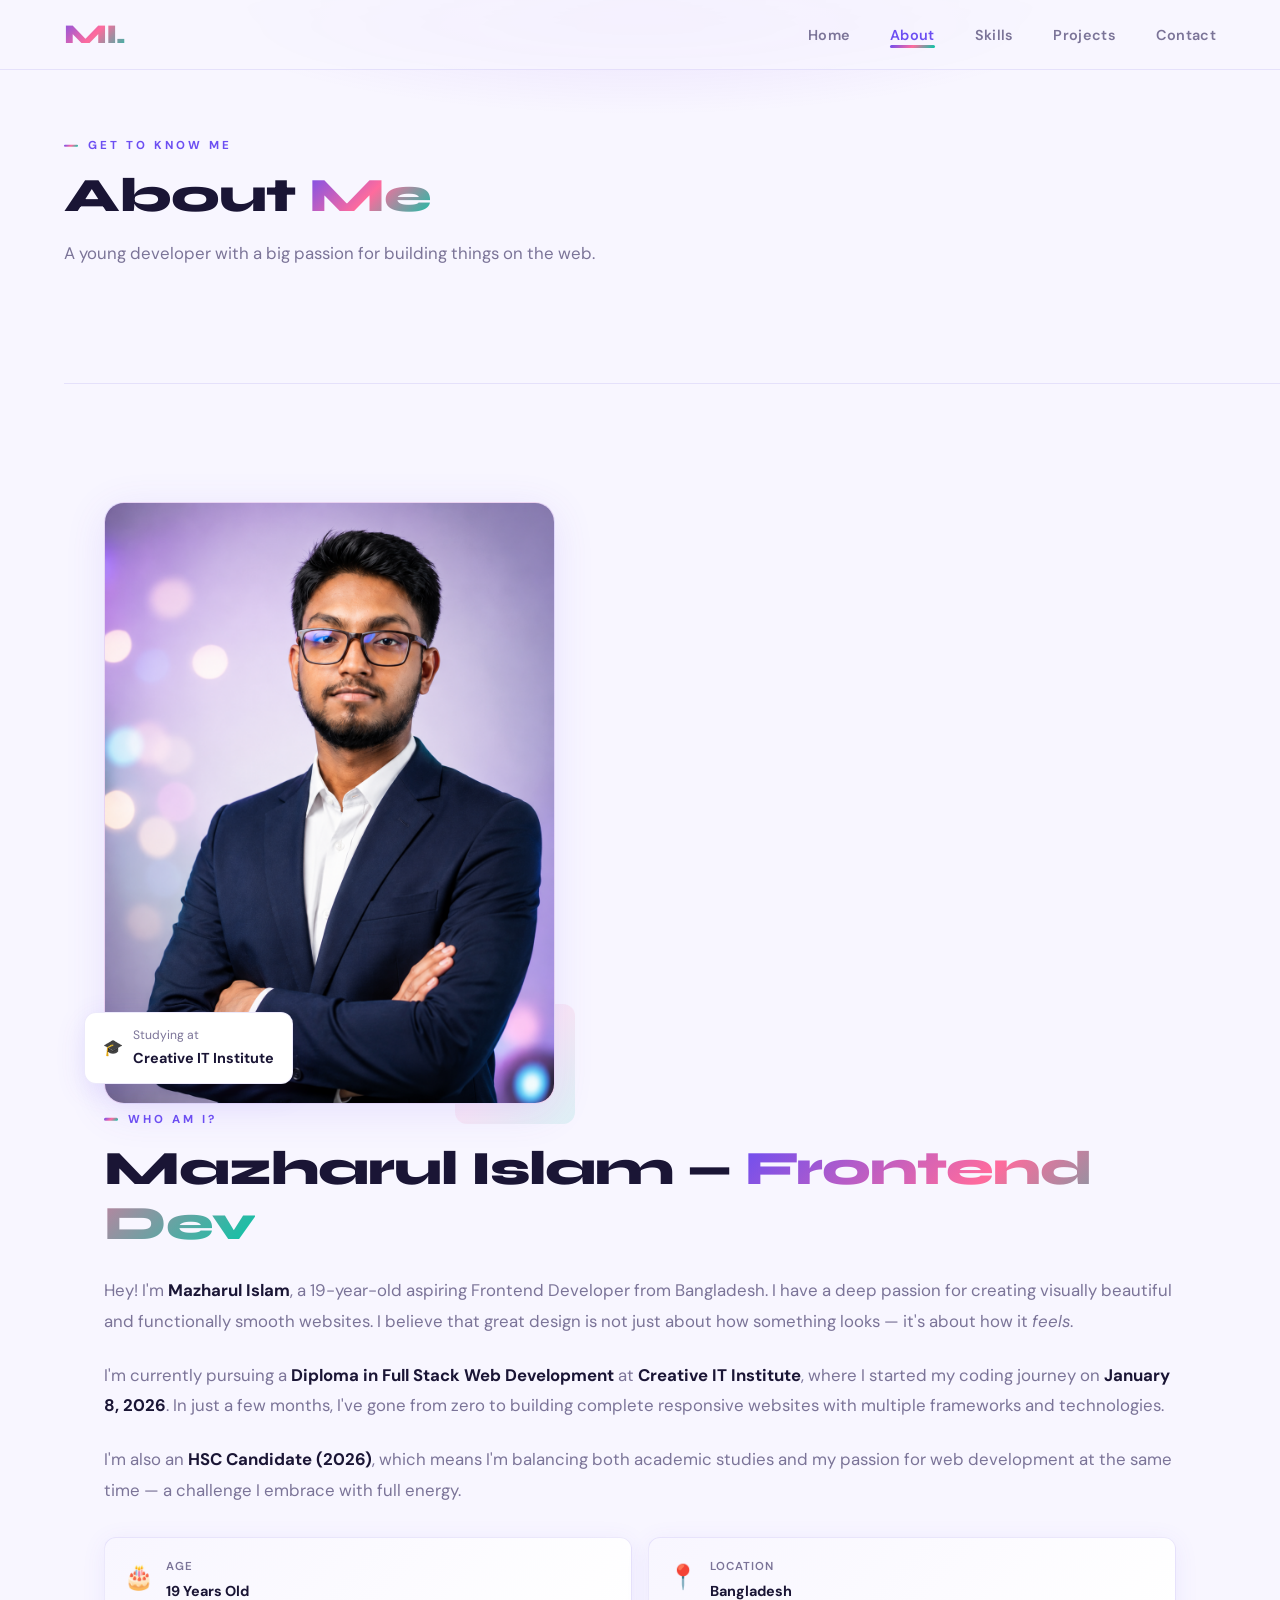
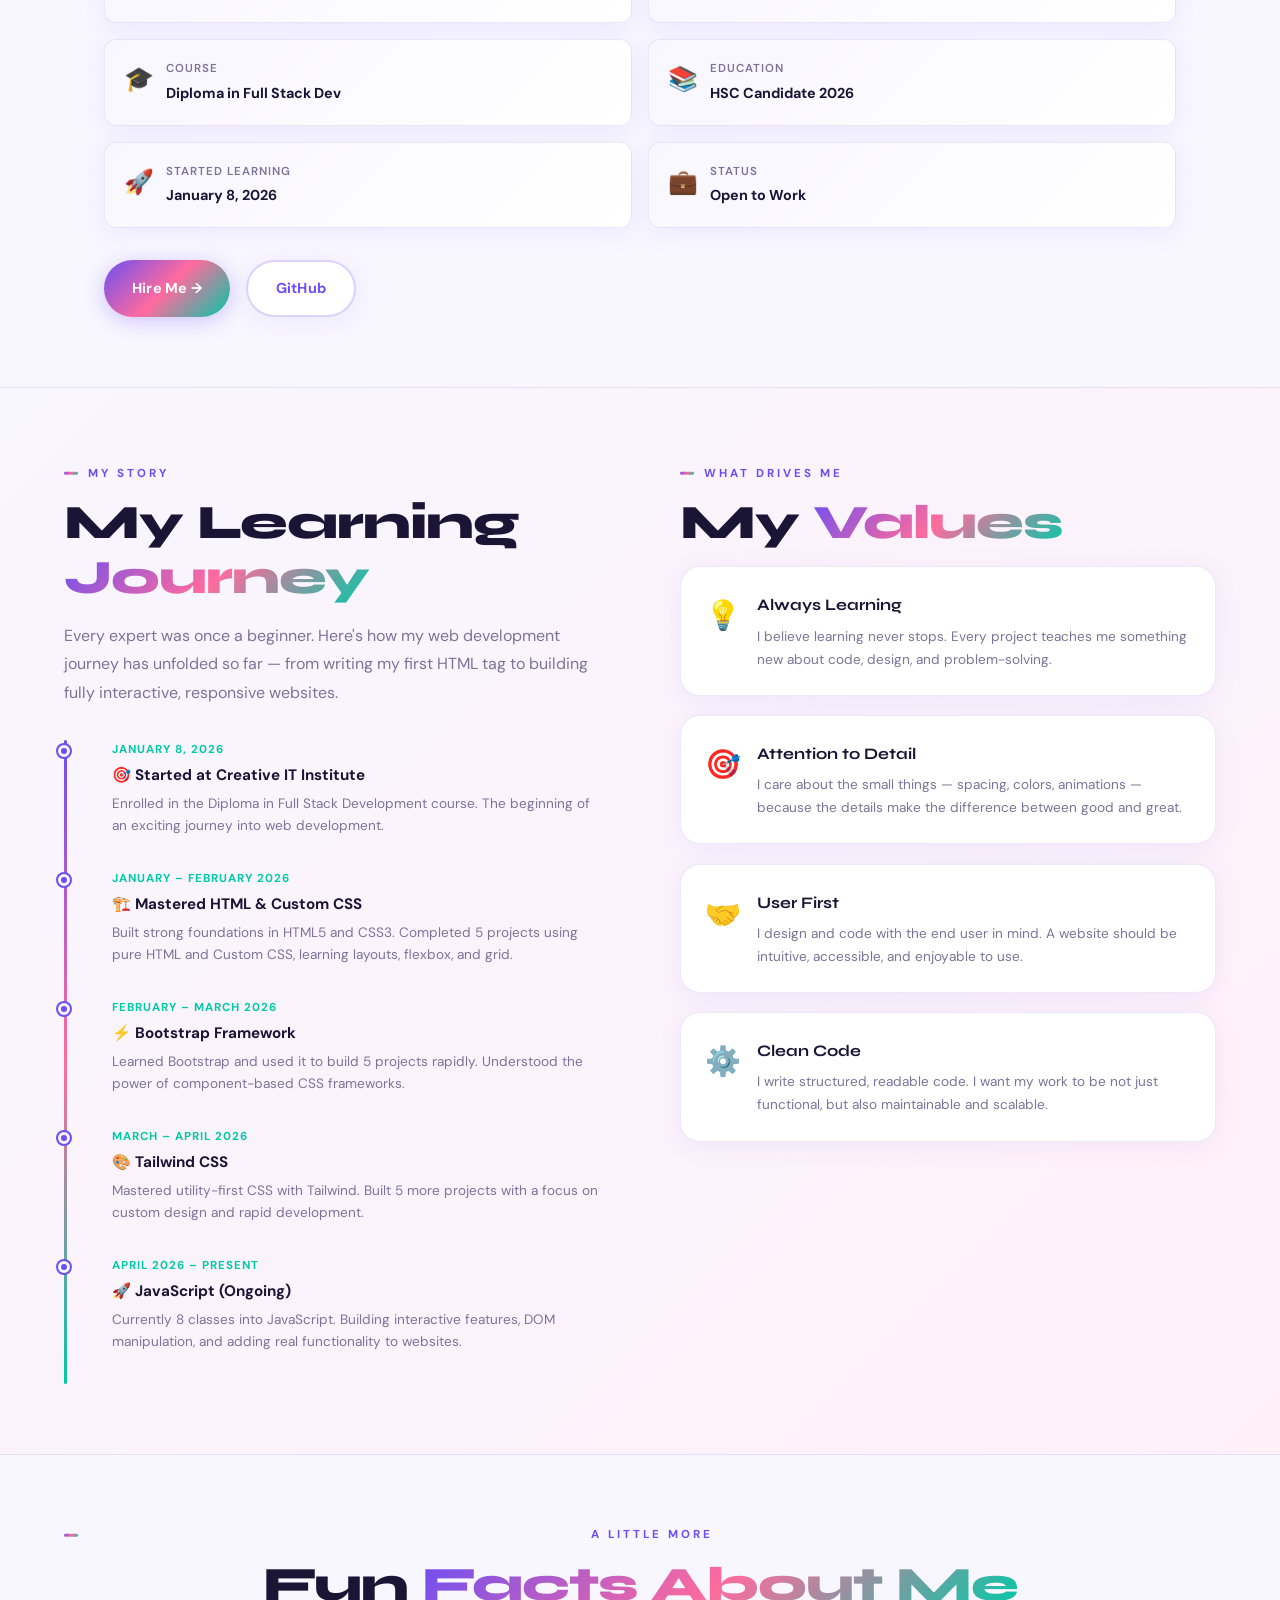
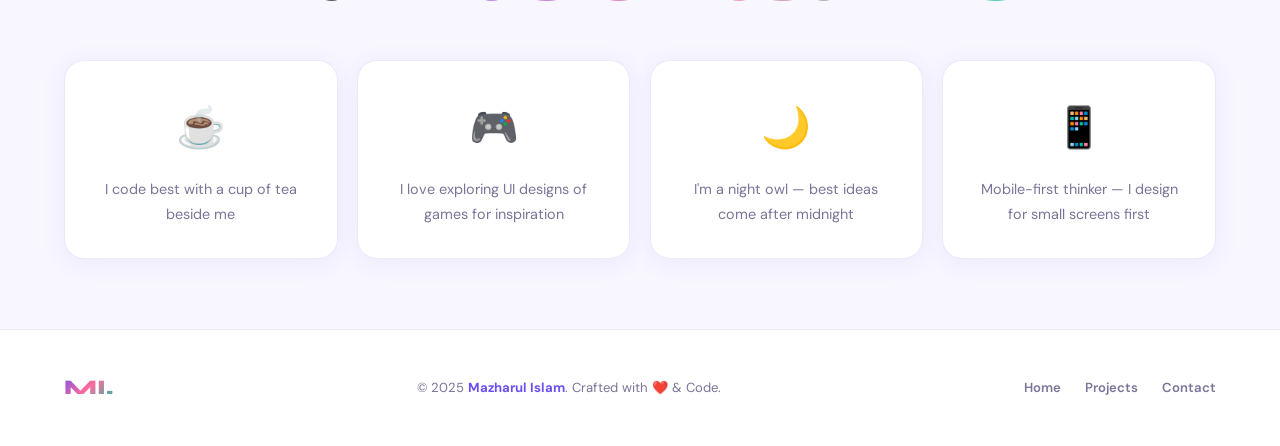
==== commit dbb62b19: "Update portfolio - new photos, contact form, light theme" ====
--- a/pages/about.html
+++ b/pages/about.html
@@ -1,5 +1,6 @@
 <!DOCTYPE html>
 <html lang="en">
+
 <head>
   <meta charset="UTF-8" />
   <meta name="viewport" content="width=device-width, initial-scale=1.0" />
@@ -7,6 +8,7 @@
   <link rel="stylesheet" href="../css/style.css" />
   <link rel="stylesheet" href="../css/responsive.css" />
 </head>
+
 <body>
 
   <nav class="navbar">
@@ -24,7 +26,8 @@
   </nav>
 
   <!-- Page Hero -->
-  <div style="padding: 130px 5% 60px; background: radial-gradient(ellipse 60% 50% at 50% 0%, rgba(124,58,237,0.12) 0%, transparent 60%);">
+  <div
+    style="padding: 130px 5% 60px; background: radial-gradient(ellipse 60% 50% at 50% 0%, rgba(124,58,237,0.12) 0%, transparent 60%);">
     <div style="max-width:1200px; margin:0 auto;">
       <span class="section-tag">Get to Know Me</span>
       <h1 class="section-title">About <span>Me</span></h1>
@@ -43,129 +46,136 @@
         <div class="about-photo-wrap">
           <div class="about-photo-frame">
             <!-- Add your photo: <img src="../assets/photo.jpg" alt="Mazharul Islam" /> -->
-            <div class="placeholder-text">👨‍💻<br/><span style="font-size:1rem; font-family:var(--font-body); margin-top:1rem; display:block; color:var(--clr-muted); font-size:0.8rem;">Add your photo here</span></div>
-          </div>
-          <div class="about-photo-deco"></div>
-          <div class="about-photo-tag">
-            <span class="icon">🎓</span>
-            <div>
-              <div class="text">Studying at</div>
-              <div class="name">Creative IT Institute</div>
-            </div>
-          </div>
-        </div>
-      </div>
-
-      <!-- Content Side -->
-      <div class="about-content reveal-right">
-        <span class="section-tag">Who Am I?</span>
-        <h2 class="section-title" style="margin-bottom:1.5rem;">Mazharul Islam — <span>Frontend Dev</span></h2>
-
-        <p class="about-intro">
-          Hey! I'm <strong>Mazharul Islam</strong>, a 19-year-old aspiring Frontend Developer from Bangladesh. 
-          I have a deep passion for creating visually beautiful and functionally smooth websites. 
-          I believe that great design is not just about how something looks — it's about how it <em>feels</em>.
-        </p>
-        <p class="about-intro">
-          I'm currently pursuing a <strong>Diploma in Full Stack Web Development</strong> at 
-          <strong>Creative IT Institute</strong>, where I started my coding journey on 
-          <strong>January 8, 2026</strong>. In just a few months, I've gone from zero to building 
-          complete responsive websites with multiple frameworks and technologies.
-        </p>
-        <p class="about-intro">
-          I'm also an <strong>HSC Candidate (2026)</strong>, which means I'm balancing both academic 
-          studies and my passion for web development at the same time — a challenge I embrace with full energy.
-        </p>
-
-        <div class="about-highlights">
-          <div class="highlight-item">
-            <span class="highlight-icon">🎂</span>
-            <div class="highlight-info">
-              <div class="highlight-label">Age</div>
-              <div class="highlight-value">19 Years Old</div>
-            </div>
-          </div>
-          <div class="highlight-item">
-            <span class="highlight-icon">📍</span>
-            <div class="highlight-info">
-              <div class="highlight-label">Location</div>
-              <div class="highlight-value">Bangladesh</div>
-            </div>
-          </div>
-          <div class="highlight-item">
-            <span class="highlight-icon">🎓</span>
-            <div class="highlight-info">
-              <div class="highlight-label">Course</div>
-              <div class="highlight-value">Diploma in Full Stack Dev</div>
-            </div>
-          </div>
-          <div class="highlight-item">
-            <span class="highlight-icon">📚</span>
-            <div class="highlight-info">
-              <div class="highlight-label">Education</div>
-              <div class="highlight-value">HSC Candidate 2026</div>
-            </div>
-          </div>
-          <div class="highlight-item">
-            <span class="highlight-icon">🚀</span>
-            <div class="highlight-info">
-              <div class="highlight-label">Started Learning</div>
-              <div class="highlight-value">January 8, 2026</div>
-            </div>
-          </div>
-          <div class="highlight-item">
-            <span class="highlight-icon">💼</span>
-            <div class="highlight-info">
-              <div class="highlight-label">Status</div>
-              <div class="highlight-value">Open to Work</div>
-            </div>
-          </div>
-        </div>
-
-        <div style="display:flex; gap:1rem; flex-wrap:wrap;">
-          <a href="contact.html" class="btn btn-primary">Hire Me →</a>
-          <a href="https://github.com/mazharuldmweb" target="_blank" class="btn btn-outline">GitHub</a>
-        </div>
-      </div>
-    </div>
+            <img src="../assets/about.jpg" alt="Mazharul Islam" />
+          </div>
+        </div>
+        <div class="about-photo-deco"></div>
+        <div class="about-photo-tag">
+          <span class="icon">🎓</span>
+          <div>
+            <div class="text">Studying at</div>
+            <div class="name">Creative IT Institute</div>
+          </div>
+        </div>
+      </div>
+    </div>
+
+    <!-- Content Side -->
+    <div class="about-content reveal-right">
+      <span class="section-tag">Who Am I?</span>
+      <h2 class="section-title" style="margin-bottom:1.5rem;">Mazharul Islam — <span>Frontend Dev</span></h2>
+
+      <p class="about-intro">
+        Hey! I'm <strong>Mazharul Islam</strong>, a 19-year-old aspiring Frontend Developer from Bangladesh.
+        I have a deep passion for creating visually beautiful and functionally smooth websites.
+        I believe that great design is not just about how something looks — it's about how it <em>feels</em>.
+      </p>
+      <p class="about-intro">
+        I'm currently pursuing a <strong>Diploma in Full Stack Web Development</strong> at
+        <strong>Creative IT Institute</strong>, where I started my coding journey on
+        <strong>January 8, 2026</strong>. In just a few months, I've gone from zero to building
+        complete responsive websites with multiple frameworks and technologies.
+      </p>
+      <p class="about-intro">
+        I'm also an <strong>HSC Candidate (2026)</strong>, which means I'm balancing both academic
+        studies and my passion for web development at the same time — a challenge I embrace with full energy.
+      </p>
+
+      <div class="about-highlights">
+        <div class="highlight-item">
+          <span class="highlight-icon">🎂</span>
+          <div class="highlight-info">
+            <div class="highlight-label">Age</div>
+            <div class="highlight-value">19 Years Old</div>
+          </div>
+        </div>
+        <div class="highlight-item">
+          <span class="highlight-icon">📍</span>
+          <div class="highlight-info">
+            <div class="highlight-label">Location</div>
+            <div class="highlight-value">Bangladesh</div>
+          </div>
+        </div>
+        <div class="highlight-item">
+          <span class="highlight-icon">🎓</span>
+          <div class="highlight-info">
+            <div class="highlight-label">Course</div>
+            <div class="highlight-value">Diploma in Full Stack Dev</div>
+          </div>
+        </div>
+        <div class="highlight-item">
+          <span class="highlight-icon">📚</span>
+          <div class="highlight-info">
+            <div class="highlight-label">Education</div>
+            <div class="highlight-value">HSC Candidate 2026</div>
+          </div>
+        </div>
+        <div class="highlight-item">
+          <span class="highlight-icon">🚀</span>
+          <div class="highlight-info">
+            <div class="highlight-label">Started Learning</div>
+            <div class="highlight-value">January 8, 2026</div>
+          </div>
+        </div>
+        <div class="highlight-item">
+          <span class="highlight-icon">💼</span>
+          <div class="highlight-info">
+            <div class="highlight-label">Status</div>
+            <div class="highlight-value">Open to Work</div>
+          </div>
+        </div>
+      </div>
+
+      <div style="display:flex; gap:1rem; flex-wrap:wrap;">
+        <a href="contact.html" class="btn btn-primary">Hire Me →</a>
+        <a href="https://github.com/mazharuldmweb" target="_blank" class="btn btn-outline">GitHub</a>
+      </div>
+    </div>
+  </div>
   </div>
 
   <!-- My Journey -->
-  <div style="background: rgba(255,255,255,0.02); border-top:1px solid var(--clr-border); border-bottom:1px solid var(--clr-border); padding:70px 5%;">
+  <div
+    style="background: linear-gradient(135deg, #f8f6ff, #fff0f8); border-top:1.5px solid var(--clr-border); border-bottom:1.5px solid var(--clr-border); padding:70px 5%;">
     <div style="max-width:1200px; margin:0 auto;">
       <div style="display:grid; grid-template-columns:1fr 1fr; gap:5rem; align-items:start;">
         <div class="reveal-left">
           <span class="section-tag">My Story</span>
           <h2 class="section-title">My Learning <span>Journey</span></h2>
           <p style="color:var(--clr-muted); font-size:1rem; line-height:1.8; margin-bottom:2rem;">
-            Every expert was once a beginner. Here's how my web development journey has unfolded so far — 
+            Every expert was once a beginner. Here's how my web development journey has unfolded so far —
             from writing my first HTML tag to building fully interactive, responsive websites.
           </p>
           <div class="timeline">
             <div class="timeline-item">
               <div class="timeline-date">January 8, 2026</div>
               <div class="timeline-event">🎯 Started at Creative IT Institute</div>
-              <div class="timeline-desc">Enrolled in the Diploma in Full Stack Development course. The beginning of an exciting journey into web development.</div>
+              <div class="timeline-desc">Enrolled in the Diploma in Full Stack Development course. The beginning of an
+                exciting journey into web development.</div>
             </div>
             <div class="timeline-item">
               <div class="timeline-date">January – February 2026</div>
               <div class="timeline-event">🏗️ Mastered HTML & Custom CSS</div>
-              <div class="timeline-desc">Built strong foundations in HTML5 and CSS3. Completed 5 projects using pure HTML and Custom CSS, learning layouts, flexbox, and grid.</div>
+              <div class="timeline-desc">Built strong foundations in HTML5 and CSS3. Completed 5 projects using pure
+                HTML and Custom CSS, learning layouts, flexbox, and grid.</div>
             </div>
             <div class="timeline-item">
               <div class="timeline-date">February – March 2026</div>
               <div class="timeline-event">⚡ Bootstrap Framework</div>
-              <div class="timeline-desc">Learned Bootstrap and used it to build 5 projects rapidly. Understood the power of component-based CSS frameworks.</div>
+              <div class="timeline-desc">Learned Bootstrap and used it to build 5 projects rapidly. Understood the power
+                of component-based CSS frameworks.</div>
             </div>
             <div class="timeline-item">
               <div class="timeline-date">March – April 2026</div>
               <div class="timeline-event">🎨 Tailwind CSS</div>
-              <div class="timeline-desc">Mastered utility-first CSS with Tailwind. Built 5 more projects with a focus on custom design and rapid development.</div>
+              <div class="timeline-desc">Mastered utility-first CSS with Tailwind. Built 5 more projects with a focus on
+                custom design and rapid development.</div>
             </div>
             <div class="timeline-item">
               <div class="timeline-date">April 2026 – Present</div>
               <div class="timeline-event">🚀 JavaScript (Ongoing)</div>
-              <div class="timeline-desc">Currently 8 classes into JavaScript. Building interactive features, DOM manipulation, and adding real functionality to websites.</div>
+              <div class="timeline-desc">Currently 8 classes into JavaScript. Building interactive features, DOM
+                manipulation, and adding real functionality to websites.</div>
             </div>
           </div>
         </div>
@@ -177,29 +187,37 @@
             <div class="card" style="padding:1.5rem; display:flex; gap:1rem; align-items:flex-start;">
               <span style="font-size:1.8rem;">💡</span>
               <div>
-                <h4 style="font-family:var(--font-display); font-size:1rem; font-weight:700; margin-bottom:6px;">Always Learning</h4>
-                <p style="font-size:0.85rem; color:var(--clr-muted); line-height:1.7;">I believe learning never stops. Every project teaches me something new about code, design, and problem-solving.</p>
+                <h4 style="font-family:var(--font-display); font-size:1rem; font-weight:700; margin-bottom:6px;">Always
+                  Learning</h4>
+                <p style="font-size:0.85rem; color:var(--clr-muted); line-height:1.7;">I believe learning never stops.
+                  Every project teaches me something new about code, design, and problem-solving.</p>
               </div>
             </div>
             <div class="card" style="padding:1.5rem; display:flex; gap:1rem; align-items:flex-start;">
               <span style="font-size:1.8rem;">🎯</span>
               <div>
-                <h4 style="font-family:var(--font-display); font-size:1rem; font-weight:700; margin-bottom:6px;">Attention to Detail</h4>
-                <p style="font-size:0.85rem; color:var(--clr-muted); line-height:1.7;">I care about the small things — spacing, colors, animations — because the details make the difference between good and great.</p>
+                <h4 style="font-family:var(--font-display); font-size:1rem; font-weight:700; margin-bottom:6px;">
+                  Attention to Detail</h4>
+                <p style="font-size:0.85rem; color:var(--clr-muted); line-height:1.7;">I care about the small things —
+                  spacing, colors, animations — because the details make the difference between good and great.</p>
               </div>
             </div>
             <div class="card" style="padding:1.5rem; display:flex; gap:1rem; align-items:flex-start;">
               <span style="font-size:1.8rem;">🤝</span>
               <div>
-                <h4 style="font-family:var(--font-display); font-size:1rem; font-weight:700; margin-bottom:6px;">User First</h4>
-                <p style="font-size:0.85rem; color:var(--clr-muted); line-height:1.7;">I design and code with the end user in mind. A website should be intuitive, accessible, and enjoyable to use.</p>
+                <h4 style="font-family:var(--font-display); font-size:1rem; font-weight:700; margin-bottom:6px;">User
+                  First</h4>
+                <p style="font-size:0.85rem; color:var(--clr-muted); line-height:1.7;">I design and code with the end
+                  user in mind. A website should be intuitive, accessible, and enjoyable to use.</p>
               </div>
             </div>
             <div class="card" style="padding:1.5rem; display:flex; gap:1rem; align-items:flex-start;">
               <span style="font-size:1.8rem;">⚙️</span>
               <div>
-                <h4 style="font-family:var(--font-display); font-size:1rem; font-weight:700; margin-bottom:6px;">Clean Code</h4>
-                <p style="font-size:0.85rem; color:var(--clr-muted); line-height:1.7;">I write structured, readable code. I want my work to be not just functional, but also maintainable and scalable.</p>
+                <h4 style="font-family:var(--font-display); font-size:1rem; font-weight:700; margin-bottom:6px;">Clean
+                  Code</h4>
+                <p style="font-size:0.85rem; color:var(--clr-muted); line-height:1.7;">I write structured, readable
+                  code. I want my work to be not just functional, but also maintainable and scalable.</p>
               </div>
             </div>
           </div>
@@ -212,7 +230,8 @@
   <div style="padding:70px 5%;">
     <div style="max-width:1200px; margin:0 auto; text-align:center;">
       <span class="section-tag" style="display:block; text-align:center;">A Little More</span>
-      <h2 class="section-title reveal" style="text-align:center; margin-bottom:3rem;">Fun <span>Facts About Me</span></h2>
+      <h2 class="section-title reveal" style="text-align:center; margin-bottom:3rem;">Fun <span>Facts About Me</span>
+      </h2>
       <div style="display:grid; grid-template-columns: repeat(auto-fit, minmax(220px, 1fr)); gap:1.2rem;">
         <div class="card reveal" style="text-align:center; padding:2rem;">
           <div style="font-size:2.5rem; margin-bottom:1rem;">☕</div>
@@ -228,7 +247,8 @@
         </div>
         <div class="card reveal delay-3" style="text-align:center; padding:2rem;">
           <div style="font-size:2.5rem; margin-bottom:1rem;">📱</div>
-          <p style="font-size:0.9rem; color:var(--clr-muted);">Mobile-first thinker — I design for small screens first</p>
+          <p style="font-size:0.9rem; color:var(--clr-muted);">Mobile-first thinker — I design for small screens first
+          </p>
         </div>
       </div>
     </div>
@@ -246,4 +266,5 @@
 
   <script src="../js/main.js"></script>
 </body>
-</html>
+
+</html>
--- a/css/style.css
+++ b/css/style.css
@@ -1,44 +1,58 @@
 /* ============================================
    MAZHARUL ISLAM - PORTFOLIO
-   style.css - Main Stylesheet
+   style.css - Light Colorful Creative Theme
    ============================================ */
 
 @import url('https://fonts.googleapis.com/css2?family=Syne:wght@400;600;700;800&family=DM+Sans:wght@300;400;500;600&display=swap');
 
-/* ---- CSS Variables ---- */
 :root {
-  --clr-bg: #0a0a0f;
-  --clr-surface: #13131a;
-  --clr-card: #1a1a26;
-  --clr-border: rgba(255,255,255,0.07);
-
-  --clr-primary: #ff6b35;
-  --clr-secondary: #7c3aed;
-  --clr-accent: #06d6a0;
-  --clr-yellow: #ffd60a;
-  --clr-pink: #ff006e;
-
-  --clr-text: #f0f0f8;
-  --clr-muted: #8888aa;
-
-  --grad-hero: linear-gradient(135deg, #ff6b35 0%, #7c3aed 50%, #06d6a0 100%);
-  --grad-card: linear-gradient(145deg, #1a1a26, #13131a);
+  --clr-bg: #f8f6ff;
+  --clr-surface: #ffffff;
+  --clr-card: #ffffff;
+  --clr-border: rgba(99, 79, 220, 0.12);
+
+  --clr-primary: #6c4ef2;
+  --clr-secondary: #ff6b9d;
+  --clr-accent: #00c9a7;
+  --clr-yellow: #ffbe0b;
+  --clr-orange: #fb5607;
+  --clr-blue: #3a86ff;
+
+  --clr-text: #1a1535;
+  --clr-muted: #7b7498;
+
+  --grad-hero: linear-gradient(135deg, #6c4ef2 0%, #ff6b9d 50%, #00c9a7 100%);
+  --grad-card: linear-gradient(145deg, #ffffff, #f8f6ff);
+  --grad-purple: linear-gradient(135deg, #6c4ef2, #a78bfa);
+  --grad-pink: linear-gradient(135deg, #ff6b9d, #ffa8c5);
+  --grad-green: linear-gradient(135deg, #00c9a7, #4ade80);
+  --grad-orange: linear-gradient(135deg, #fb5607, #ffbe0b);
+  --grad-blue: linear-gradient(135deg, #3a86ff, #60a5fa);
 
   --font-display: 'Syne', sans-serif;
   --font-body: 'DM Sans', sans-serif;
 
-  --radius: 16px;
-  --radius-sm: 8px;
-  --shadow: 0 8px 40px rgba(0,0,0,0.5);
-  --shadow-glow: 0 0 40px rgba(255,107,53,0.25);
-
+  --radius: 20px;
+  --radius-sm: 12px;
+  --shadow: 0 8px 40px rgba(108, 78, 242, 0.12);
+  --shadow-card: 0 4px 24px rgba(108, 78, 242, 0.08);
   --nav-h: 70px;
   --transition: all 0.35s cubic-bezier(0.4, 0, 0.2, 1);
 }
 
-/* ---- Reset ---- */
-*, *::before, *::after { box-sizing: border-box; margin: 0; padding: 0; }
-html { scroll-behavior: smooth; font-size: 16px; }
+*,
+*::before,
+*::after {
+  box-sizing: border-box;
+  margin: 0;
+  padding: 0;
+}
+
+html {
+  scroll-behavior: smooth;
+  font-size: 16px;
+}
+
 body {
   font-family: var(--font-body);
   background: var(--clr-bg);
@@ -46,20 +60,26 @@
   line-height: 1.7;
   overflow-x: hidden;
 }
-a { text-decoration: none; color: inherit; }
-ul { list-style: none; }
-img { max-width: 100%; display: block; }
-button { cursor: pointer; border: none; outline: none; font-family: var(--font-body); }
-
-/* ---- Noise Texture Overlay ---- */
-body::before {
-  content: '';
-  position: fixed;
-  inset: 0;
-  background-image: url("data:image/svg+xml,%3Csvg viewBox='0 0 200 200' xmlns='http://www.w3.org/2000/svg'%3E%3Cfilter id='n'%3E%3CfeTurbulence type='fractalNoise' baseFrequency='0.9' numOctaves='4' stitchTiles='stitch'/%3E%3C/filter%3E%3Crect width='100%25' height='100%25' filter='url(%23n)' opacity='0.04'/%3E%3C/svg%3E");
-  pointer-events: none;
-  z-index: 9999;
-  opacity: 0.4;
+
+a {
+  text-decoration: none;
+  color: inherit;
+}
+
+ul {
+  list-style: none;
+}
+
+img {
+  max-width: 100%;
+  display: block;
+}
+
+button {
+  cursor: pointer;
+  border: none;
+  outline: none;
+  font-family: var(--font-body);
 }
 
 /* ============================================
@@ -67,25 +87,29 @@
    ============================================ */
 .navbar {
   position: fixed;
-  top: 0; left: 0; right: 0;
+  top: 0;
+  left: 0;
+  right: 0;
   height: var(--nav-h);
   display: flex;
   align-items: center;
   justify-content: space-between;
   padding: 0 5%;
   z-index: 1000;
-  background: rgba(10,10,15,0.8);
+  background: rgba(248, 246, 255, 0.85);
   backdrop-filter: blur(20px);
   border-bottom: 1px solid var(--clr-border);
   transition: var(--transition);
 }
+
 .navbar.scrolled {
-  background: rgba(10,10,15,0.95);
-  box-shadow: 0 4px 30px rgba(0,0,0,0.4);
-}
+  background: rgba(255, 255, 255, 0.97);
+  box-shadow: 0 4px 30px rgba(108, 78, 242, 0.1);
+}
+
 .nav-logo {
   font-family: var(--font-display);
-  font-size: 1.6rem;
+  font-size: 1.7rem;
   font-weight: 800;
   background: var(--grad-hero);
   -webkit-background-clip: text;
@@ -93,35 +117,43 @@
   background-clip: text;
   letter-spacing: -1px;
 }
+
 .nav-links {
   display: flex;
   gap: 2.5rem;
   align-items: center;
 }
+
 .nav-links a {
   font-size: 0.9rem;
-  font-weight: 500;
-  color: var(--clr-muted);
-  letter-spacing: 0.5px;
-  text-transform: uppercase;
+  font-weight: 600;
+  color: var(--clr-muted);
+  letter-spacing: 0.3px;
   position: relative;
   transition: var(--transition);
 }
+
 .nav-links a::after {
   content: '';
   position: absolute;
-  bottom: -4px; left: 0;
-  width: 0; height: 2px;
-  background: var(--clr-primary);
-  transition: var(--transition);
+  bottom: -4px;
+  left: 0;
+  width: 0;
+  height: 2.5px;
+  background: var(--grad-hero);
   border-radius: 2px;
-}
+  transition: var(--transition);
+}
+
 .nav-links a:hover,
 .nav-links a.active {
-  color: var(--clr-text);
-}
+  color: var(--clr-primary);
+}
+
 .nav-links a:hover::after,
-.nav-links a.active::after { width: 100%; }
+.nav-links a.active::after {
+  width: 100%;
+}
 
 .hamburger {
   display: none;
@@ -130,19 +162,30 @@
   background: none;
   padding: 5px;
 }
+
 .hamburger span {
   display: block;
-  width: 25px; height: 2px;
+  width: 25px;
+  height: 2.5px;
   background: var(--clr-text);
   border-radius: 2px;
   transition: var(--transition);
 }
-.hamburger.open span:nth-child(1) { transform: translateY(7px) rotate(45deg); }
-.hamburger.open span:nth-child(2) { opacity: 0; }
-.hamburger.open span:nth-child(3) { transform: translateY(-7px) rotate(-45deg); }
+
+.hamburger.open span:nth-child(1) {
+  transform: translateY(7.5px) rotate(45deg);
+}
+
+.hamburger.open span:nth-child(2) {
+  opacity: 0;
+}
+
+.hamburger.open span:nth-child(3) {
+  transform: translateY(-7.5px) rotate(-45deg);
+}
 
 /* ============================================
-   HERO SECTION
+   HERO
    ============================================ */
 .hero {
   min-height: 100vh;
@@ -151,44 +194,92 @@
   align-items: center;
   position: relative;
   overflow: hidden;
-}
+  background: linear-gradient(160deg, #f8f6ff 0%, #fff0f8 40%, #f0fff8 100%);
+}
+
 .hero-bg {
   position: absolute;
   inset: 0;
-  background: radial-gradient(ellipse 80% 60% at 60% 40%, rgba(124,58,237,0.15) 0%, transparent 60%),
-              radial-gradient(ellipse 60% 50% at 20% 80%, rgba(255,107,53,0.12) 0%, transparent 50%),
-              radial-gradient(ellipse 40% 40% at 80% 80%, rgba(6,214,160,0.08) 0%, transparent 50%);
+  background:
+    radial-gradient(ellipse 50% 50% at 80% 20%, rgba(108, 78, 242, 0.08) 0%, transparent 60%),
+    radial-gradient(ellipse 40% 40% at 10% 80%, rgba(255, 107, 157, 0.07) 0%, transparent 50%),
+    radial-gradient(ellipse 35% 35% at 50% 50%, rgba(0, 201, 167, 0.05) 0%, transparent 50%);
   z-index: 0;
 }
-.hero-orb {
+
+/* Decorative blobs */
+.hero-blob {
   position: absolute;
   border-radius: 50%;
-  filter: blur(80px);
-  animation: floatOrb 8s ease-in-out infinite;
+  filter: blur(60px);
   pointer-events: none;
-}
-.hero-orb-1 {
-  width: 400px; height: 400px;
-  background: rgba(255,107,53,0.15);
-  top: 10%; right: 5%;
+  animation: floatBlob 10s ease-in-out infinite;
+}
+
+.hero-blob-1 {
+  width: 350px;
+  height: 350px;
+  background: rgba(108, 78, 242, 0.12);
+  top: 5%;
+  right: 0%;
   animation-delay: 0s;
 }
-.hero-orb-2 {
-  width: 300px; height: 300px;
-  background: rgba(124,58,237,0.15);
-  bottom: 10%; left: 5%;
-  animation-delay: -3s;
-}
-.hero-orb-3 {
-  width: 200px; height: 200px;
-  background: rgba(6,214,160,0.12);
-  top: 50%; right: 30%;
-  animation-delay: -6s;
-}
-@keyframes floatOrb {
-  0%, 100% { transform: translate(0,0) scale(1); }
-  33% { transform: translate(30px,-20px) scale(1.05); }
-  66% { transform: translate(-20px,15px) scale(0.95); }
+
+.hero-blob-2 {
+  width: 280px;
+  height: 280px;
+  background: rgba(255, 107, 157, 0.1);
+  bottom: 5%;
+  left: 0%;
+  animation-delay: -4s;
+}
+
+.hero-blob-3 {
+  width: 200px;
+  height: 200px;
+  background: rgba(0, 201, 167, 0.1);
+  top: 40%;
+  right: 30%;
+  animation-delay: -7s;
+}
+
+.hero-blob-4 {
+  width: 150px;
+  height: 150px;
+  background: rgba(255, 190, 11, 0.12);
+  top: 15%;
+  left: 20%;
+  animation-delay: -2s;
+}
+
+@keyframes floatBlob {
+
+  0%,
+  100% {
+    transform: translate(0, 0) scale(1);
+  }
+
+  33% {
+    transform: translate(20px, -15px) scale(1.04);
+  }
+
+  66% {
+    transform: translate(-15px, 10px) scale(0.96);
+  }
+}
+
+/* Decorative dots grid */
+.hero::after {
+  content: '';
+  position: absolute;
+  top: 0;
+  right: 0;
+  width: 50%;
+  height: 100%;
+  background-image: radial-gradient(circle, rgba(108, 78, 242, 0.1) 1px, transparent 1px);
+  background-size: 28px 28px;
+  z-index: 0;
+  pointer-events: none;
 }
 
 .hero-inner {
@@ -203,34 +294,54 @@
   align-items: center;
   padding: 4rem 0;
 }
-.hero-content { order: 1; }
-.hero-visual { order: 2; }
+
+.hero-content {
+  order: 1;
+}
+
+.hero-visual {
+  order: 2;
+}
 
 .hero-badge {
   display: inline-flex;
   align-items: center;
   gap: 8px;
-  background: rgba(255,107,53,0.1);
-  border: 1px solid rgba(255,107,53,0.3);
+  background: rgba(108, 78, 242, 0.08);
+  border: 1.5px solid rgba(108, 78, 242, 0.2);
   border-radius: 50px;
-  padding: 6px 16px;
+  padding: 7px 18px;
   font-size: 0.8rem;
-  font-weight: 600;
+  font-weight: 700;
   color: var(--clr-primary);
   text-transform: uppercase;
   letter-spacing: 1px;
   margin-bottom: 1.5rem;
   animation: fadeUp 0.6s ease both;
 }
+
 .hero-badge .dot {
-  width: 6px; height: 6px;
+  width: 7px;
+  height: 7px;
   background: var(--clr-accent);
   border-radius: 50%;
   animation: pulse 2s infinite;
 }
+
 @keyframes pulse {
-  0%, 100% { opacity: 1; transform: scale(1); }
-  50% { opacity: 0.5; transform: scale(1.5); }
+
+  0%,
+  100% {
+    opacity: 1;
+    transform: scale(1);
+    box-shadow: 0 0 0 0 rgba(0, 201, 167, 0.4);
+  }
+
+  50% {
+    opacity: 0.8;
+    transform: scale(1.3);
+    box-shadow: 0 0 0 6px rgba(0, 201, 167, 0);
+  }
 }
 
 .hero-title {
@@ -240,23 +351,33 @@
   line-height: 1.05;
   letter-spacing: -2px;
   margin-bottom: 1rem;
+  color: var(--clr-text);
   animation: fadeUp 0.6s 0.1s ease both;
 }
-.hero-title .line { display: block; }
+
+.hero-title .line {
+  display: block;
+}
+
 .hero-title .gradient-text {
   background: var(--grad-hero);
   -webkit-background-clip: text;
   -webkit-text-fill-color: transparent;
   background-clip: text;
 }
+
 .hero-subtitle {
-  font-size: 1.15rem;
-  color: var(--clr-muted);
-  max-width: 480px;
+  font-size: 1.1rem;
+  color: var(--clr-muted);
+  max-width: 460px;
   margin-bottom: 2.5rem;
   animation: fadeUp 0.6s 0.2s ease both;
-}
-.hero-subtitle strong { color: var(--clr-accent); }
+  line-height: 1.8;
+}
+
+.hero-subtitle strong {
+  color: var(--clr-primary);
+}
 
 .hero-btns {
   display: flex;
@@ -271,7 +392,11 @@
   gap: 2rem;
   animation: fadeUp 0.6s 0.4s ease both;
 }
-.stat-item { text-align: left; }
+
+.stat-item {
+  text-align: left;
+}
+
 .stat-num {
   font-family: var(--font-display);
   font-size: 2rem;
@@ -281,11 +406,13 @@
   -webkit-text-fill-color: transparent;
   background-clip: text;
 }
+
 .stat-label {
-  font-size: 0.8rem;
+  font-size: 0.78rem;
   color: var(--clr-muted);
   text-transform: uppercase;
   letter-spacing: 1px;
+  font-weight: 600;
 }
 
 /* Hero Photo */
@@ -295,61 +422,76 @@
   justify-content: center;
   animation: fadeUp 0.8s 0.3s ease both;
 }
+
 .hero-photo-ring {
   position: absolute;
   width: 110%;
   height: 110%;
   border-radius: 50%;
-  border: 2px dashed rgba(255,107,53,0.3);
+  border: 2px dashed rgba(108, 78, 242, 0.25);
   animation: spinRing 20s linear infinite;
-  top: -5%; left: -5%;
-}
+  top: -5%;
+  left: -5%;
+}
+
 .hero-photo-ring-2 {
   position: absolute;
   width: 120%;
   height: 120%;
   border-radius: 50%;
-  border: 1px dashed rgba(124,58,237,0.2);
+  border: 1.5px dashed rgba(255, 107, 157, 0.2);
   animation: spinRing 30s linear infinite reverse;
-  top: -10%; left: -10%;
-}
+  top: -10%;
+  left: -10%;
+}
+
 @keyframes spinRing {
-  from { transform: rotate(0deg); }
-  to { transform: rotate(360deg); }
-}
+  from {
+    transform: rotate(0deg);
+  }
+
+  to {
+    transform: rotate(360deg);
+  }
+}
+
 .hero-photo-bg {
-  width: 340px;
-  height: 340px;
+  width: 320px;
+  height: 320px;
   border-radius: 50%;
   background: var(--grad-hero);
   padding: 4px;
   position: relative;
-  box-shadow: 0 0 80px rgba(124,58,237,0.3), 0 0 40px rgba(255,107,53,0.2);
-}
+  box-shadow: 0 20px 60px rgba(108, 78, 242, 0.25), 0 0 0 12px rgba(108, 78, 242, 0.06);
+}
+
 .hero-photo-inner {
   width: 100%;
   height: 100%;
   border-radius: 50%;
-  background: var(--clr-surface);
+  background: #f8f6ff;
   display: flex;
   align-items: center;
   justify-content: center;
   overflow: hidden;
 }
+
 .hero-photo-inner img {
   width: 100%;
   height: 100%;
   object-fit: cover;
+  object-position: center top;
   border-radius: 50%;
 }
+
 .hero-photo-placeholder {
   font-size: 5rem;
-  opacity: 0.4;
-}
+}
+
 .hero-float-badge {
   position: absolute;
-  background: var(--clr-card);
-  border: 1px solid var(--clr-border);
+  background: #ffffff;
+  border: 1.5px solid var(--clr-border);
   border-radius: var(--radius-sm);
   padding: 10px 16px;
   font-size: 0.8rem;
@@ -357,19 +499,39 @@
   display: flex;
   align-items: center;
   gap: 8px;
-  backdrop-filter: blur(10px);
-  box-shadow: var(--shadow);
+  box-shadow: 0 8px 30px rgba(108, 78, 242, 0.12);
   animation: floatBadge 4s ease-in-out infinite;
-}
-.hero-float-badge.b1 { bottom: 20px; left: -20px; animation-delay: 0s; }
-.hero-float-badge.b2 { top: 30px; right: -20px; animation-delay: -2s; }
-.hero-float-badge .icon { font-size: 1.2rem; }
+  color: var(--clr-text);
+}
+
+.hero-float-badge.b1 {
+  bottom: 20px;
+  left: -20px;
+  animation-delay: 0s;
+}
+
+.hero-float-badge.b2 {
+  top: 30px;
+  right: -20px;
+  animation-delay: -2s;
+}
+
+.hero-float-badge .icon {
+  font-size: 1.2rem;
+}
+
 @keyframes floatBadge {
-  0%, 100% { transform: translateY(0); }
-  50% { transform: translateY(-8px); }
-}
-
-/* Scroll indicator */
+
+  0%,
+  100% {
+    transform: translateY(0);
+  }
+
+  50% {
+    transform: translateY(-8px);
+  }
+}
+
 .scroll-indicator {
   position: absolute;
   bottom: 2rem;
@@ -380,30 +542,43 @@
   align-items: center;
   gap: 8px;
   color: var(--clr-muted);
-  font-size: 0.75rem;
+  font-size: 0.72rem;
   letter-spacing: 2px;
   text-transform: uppercase;
   animation: fadeUp 1s 1s ease both;
 }
+
 .scroll-mouse {
-  width: 24px; height: 36px;
-  border: 2px solid rgba(255,255,255,0.2);
+  width: 24px;
+  height: 36px;
+  border: 2px solid rgba(108, 78, 242, 0.3);
   border-radius: 12px;
   position: relative;
 }
+
 .scroll-mouse::before {
   content: '';
   position: absolute;
-  top: 6px; left: 50%;
+  top: 6px;
+  left: 50%;
   transform: translateX(-50%);
-  width: 3px; height: 6px;
+  width: 3px;
+  height: 6px;
   background: var(--clr-primary);
   border-radius: 2px;
   animation: scrollDot 2s infinite;
 }
+
 @keyframes scrollDot {
-  0% { top: 6px; opacity: 1; }
-  100% { top: 20px; opacity: 0; }
+  0% {
+    top: 6px;
+    opacity: 1;
+  }
+
+  100% {
+    top: 20px;
+    opacity: 0;
+  }
 }
 
 /* ============================================
@@ -416,74 +591,79 @@
   padding: 14px 28px;
   border-radius: 50px;
   font-size: 0.9rem;
-  font-weight: 600;
-  letter-spacing: 0.3px;
+  font-weight: 700;
+  letter-spacing: 0.2px;
   transition: var(--transition);
   position: relative;
   overflow: hidden;
 }
-.btn::before {
-  content: '';
-  position: absolute;
-  inset: 0;
-  background: rgba(255,255,255,0.1);
-  opacity: 0;
-  transition: var(--transition);
-}
-.btn:hover::before { opacity: 1; }
 
 .btn-primary {
   background: var(--grad-hero);
   color: #fff;
-  box-shadow: 0 4px 20px rgba(255,107,53,0.3);
-}
+  box-shadow: 0 4px 20px rgba(108, 78, 242, 0.3);
+}
+
 .btn-primary:hover {
   transform: translateY(-3px);
-  box-shadow: 0 8px 30px rgba(255,107,53,0.5);
-}
+  box-shadow: 0 10px 35px rgba(108, 78, 242, 0.4);
+}
+
 .btn-outline {
-  background: transparent;
-  color: var(--clr-text);
-  border: 2px solid rgba(255,255,255,0.15);
-}
+  background: #ffffff;
+  color: var(--clr-primary);
+  border: 2px solid rgba(108, 78, 242, 0.25);
+  box-shadow: var(--shadow-card);
+}
+
 .btn-outline:hover {
   border-color: var(--clr-primary);
-  color: var(--clr-primary);
   transform: translateY(-3px);
-}
-.btn-sm { padding: 10px 20px; font-size: 0.82rem; }
+  box-shadow: 0 10px 30px rgba(108, 78, 242, 0.15);
+}
+
+.btn-sm {
+  padding: 10px 20px;
+  font-size: 0.82rem;
+}
 
 /* ============================================
-   SECTION COMMONS
+   SECTIONS
    ============================================ */
 .section {
   padding: 100px 5%;
   max-width: 1200px;
   margin: 0 auto;
 }
+
 .section-full {
   padding: 100px 5%;
 }
+
 .section-tag {
   display: inline-block;
-  font-size: 0.75rem;
+  font-size: 0.72rem;
   font-weight: 700;
   text-transform: uppercase;
   letter-spacing: 3px;
   color: var(--clr-primary);
-  margin-bottom: 1rem;
+  margin-bottom: 0.75rem;
   position: relative;
   padding-left: 1.5rem;
 }
+
 .section-tag::before {
   content: '';
   position: absolute;
-  left: 0; top: 50%;
+  left: 0;
+  top: 50%;
   transform: translateY(-50%);
-  width: 14px; height: 2px;
-  background: var(--clr-primary);
+  width: 14px;
+  height: 2.5px;
+  background: var(--grad-hero);
   border-radius: 2px;
 }
+
 .section-title {
   font-family: var(--font-display);
   font-size: clamp(2rem, 4vw, 3rem);
@@ -491,19 +671,23 @@
   letter-spacing: -1px;
   margin-bottom: 1rem;
   line-height: 1.15;
-}
+  color: var(--clr-text);
+}
+
 .section-title span {
   background: var(--grad-hero);
   -webkit-background-clip: text;
   -webkit-text-fill-color: transparent;
   background-clip: text;
 }
+
 .section-desc {
   color: var(--clr-muted);
   font-size: 1.05rem;
   max-width: 550px;
   margin-bottom: 3.5rem;
 }
+
 .section-divider {
   width: 100%;
   height: 1px;
@@ -514,32 +698,40 @@
    CARDS
    ============================================ */
 .card {
-  background: var(--grad-card);
-  border: 1px solid var(--clr-border);
+  background: #ffffff;
+  border: 1.5px solid var(--clr-border);
   border-radius: var(--radius);
   padding: 2rem;
   transition: var(--transition);
   position: relative;
   overflow: hidden;
-}
+  box-shadow: var(--shadow-card);
+}
+
 .card::before {
   content: '';
   position: absolute;
-  top: 0; left: 0; right: 0;
-  height: 2px;
+  top: 0;
+  left: 0;
+  right: 0;
+  height: 3px;
   background: var(--grad-hero);
   opacity: 0;
   transition: var(--transition);
 }
+
 .card:hover {
-  border-color: rgba(255,107,53,0.2);
+  border-color: rgba(108, 78, 242, 0.2);
   transform: translateY(-6px);
-  box-shadow: 0 20px 60px rgba(0,0,0,0.4);
-}
-.card:hover::before { opacity: 1; }
+  box-shadow: 0 20px 50px rgba(108, 78, 242, 0.12);
+}
+
+.card:hover::before {
+  opacity: 1;
+}
 
 /* ============================================
-   ABOUT PAGE
+   ABOUT
    ============================================ */
 .about-grid {
   display: grid;
@@ -548,64 +740,75 @@
   align-items: start;
   margin-top: 3rem;
 }
-.about-photo-wrap {
-  position: relative;
-}
+
 .about-photo-frame {
   border-radius: var(--radius);
   overflow: hidden;
-  background: var(--clr-card);
+  background: linear-gradient(135deg, #f0ebff, #ffe4f1);
   aspect-ratio: 3/4;
   display: flex;
   align-items: center;
   justify-content: center;
-  border: 1px solid var(--clr-border);
+  border: 1.5px solid var(--clr-border);
   position: relative;
-}
+  box-shadow: var(--shadow);
+}
+
 .about-photo-frame img {
   width: 100%;
   height: 100%;
   object-fit: cover;
-}
-.about-photo-frame .placeholder-text {
-  font-size: 4rem;
-  opacity: 0.2;
-  text-align: center;
-}
+  object-position: center top;
+}
+
 .about-photo-deco {
   position: absolute;
-  bottom: -20px; right: -20px;
-  width: 120px; height: 120px;
+  bottom: -20px;
+  right: -20px;
+  width: 120px;
+  height: 120px;
   background: var(--grad-hero);
   border-radius: var(--radius-sm);
-  opacity: 0.15;
+  opacity: 0.1;
   z-index: -1;
 }
+
 .about-photo-tag {
   position: absolute;
-  bottom: 20px; left: -20px;
-  background: var(--clr-card);
-  border: 1px solid var(--clr-border);
+  bottom: 20px;
+  left: -20px;
+  background: #ffffff;
+  border: 1.5px solid var(--clr-border);
   border-radius: var(--radius-sm);
   padding: 12px 18px;
   display: flex;
   align-items: center;
   gap: 10px;
-  backdrop-filter: blur(10px);
-  box-shadow: var(--shadow);
-}
-.about-photo-tag .icon { font-size: 1.5rem; }
-.about-photo-tag .text { font-size: 0.8rem; color: var(--clr-muted); }
-.about-photo-tag .name { font-size: 0.9rem; font-weight: 600; }
-
-.about-content {}
+  box-shadow: 0 8px 30px rgba(108, 78, 242, 0.12);
+}
+
+.about-photo-tag .text {
+  font-size: 0.76rem;
+  color: var(--clr-muted);
+}
+
+.about-photo-tag .name {
+  font-size: 0.9rem;
+  font-weight: 700;
+  color: var(--clr-text);
+}
+
 .about-intro {
-  font-size: 1.1rem;
+  font-size: 1.05rem;
   color: var(--clr-muted);
   margin-bottom: 1.5rem;
   line-height: 1.8;
 }
-.about-intro strong { color: var(--clr-text); }
+
+.about-intro strong {
+  color: var(--clr-text);
+  font-weight: 700;
+}
 
 .about-highlights {
   display: grid;
@@ -613,74 +816,95 @@
   gap: 1rem;
   margin: 2rem 0;
 }
+
 .highlight-item {
-  background: var(--clr-card);
-  border: 1px solid var(--clr-border);
+  background: linear-gradient(135deg, #f8f6ff, #ffffff);
+  border: 1.5px solid var(--clr-border);
   border-radius: var(--radius-sm);
   padding: 1.2rem;
   display: flex;
   gap: 12px;
   align-items: flex-start;
   transition: var(--transition);
-}
+  box-shadow: var(--shadow-card);
+}
+
 .highlight-item:hover {
-  border-color: rgba(255,107,53,0.3);
+  border-color: rgba(108, 78, 242, 0.25);
   transform: translateY(-2px);
 }
-.highlight-icon { font-size: 1.5rem; flex-shrink: 0; }
-.highlight-info {}
-.highlight-label { font-size: 0.75rem; color: var(--clr-muted); text-transform: uppercase; letter-spacing: 1px; }
-.highlight-value { font-size: 0.9rem; font-weight: 600; margin-top: 2px; }
-
-.about-journey {
-  margin-top: 2.5rem;
-}
-.journey-title {
-  font-family: var(--font-display);
-  font-size: 1.2rem;
+
+.highlight-icon {
+  font-size: 1.5rem;
+  flex-shrink: 0;
+}
+
+.highlight-label {
+  font-size: 0.72rem;
+  color: var(--clr-muted);
+  text-transform: uppercase;
+  letter-spacing: 1px;
+  font-weight: 600;
+}
+
+.highlight-value {
+  font-size: 0.9rem;
   font-weight: 700;
-  margin-bottom: 1.5rem;
-}
+  color: var(--clr-text);
+  margin-top: 2px;
+}
+
 .timeline {
   position: relative;
   padding-left: 1.5rem;
 }
+
 .timeline::before {
   content: '';
   position: absolute;
-  left: 0; top: 0; bottom: 0;
-  width: 2px;
-  background: linear-gradient(to bottom, var(--clr-primary), var(--clr-secondary));
+  left: 0;
+  top: 0;
+  bottom: 0;
+  width: 2.5px;
+  background: var(--grad-hero);
   border-radius: 2px;
 }
+
 .timeline-item {
   position: relative;
   padding-bottom: 2rem;
   padding-left: 1.5rem;
 }
+
 .timeline-item::before {
   content: '';
   position: absolute;
-  left: -1.95rem;
-  top: 6px;
-  width: 10px; height: 10px;
+  left: -1.9rem;
+  top: 5px;
+  width: 12px;
+  height: 12px;
   background: var(--clr-primary);
   border-radius: 50%;
-  border: 2px solid var(--clr-bg);
-}
+  border: 3px solid var(--clr-bg);
+  box-shadow: 0 0 0 2px var(--clr-primary);
+}
+
 .timeline-date {
-  font-size: 0.75rem;
+  font-size: 0.72rem;
   color: var(--clr-accent);
-  font-weight: 600;
+  font-weight: 700;
   text-transform: uppercase;
   letter-spacing: 1px;
   margin-bottom: 4px;
 }
+
 .timeline-event {
   font-size: 0.95rem;
-  font-weight: 600;
+  font-weight: 700;
+  color: var(--clr-text);
   margin-bottom: 4px;
 }
+
 .timeline-desc {
   font-size: 0.85rem;
   color: var(--clr-muted);
@@ -688,170 +912,197 @@
 }
 
 /* ============================================
-   SKILLS PAGE
+   SKILLS
    ============================================ */
-.skills-intro {
-  max-width: 700px;
-}
 .skills-grid {
   display: grid;
-  grid-template-columns: repeat(auto-fit, minmax(300px, 1fr));
+  grid-template-columns: repeat(auto-fit, minmax(290px, 1fr));
   gap: 1.5rem;
   margin-bottom: 4rem;
 }
+
 .skill-category {
-  background: var(--grad-card);
-  border: 1px solid var(--clr-border);
+  background: #ffffff;
+  border: 1.5px solid var(--clr-border);
   border-radius: var(--radius);
   padding: 2rem;
   transition: var(--transition);
-  position: relative;
-  overflow: hidden;
-}
-.skill-category::after {
-  content: '';
-  position: absolute;
-  top: -50%; right: -50%;
-  width: 100%; height: 100%;
-  background: radial-gradient(circle, rgba(255,107,53,0.05) 0%, transparent 60%);
-  pointer-events: none;
-}
+  box-shadow: var(--shadow-card);
+}
+
 .skill-category:hover {
-  border-color: rgba(255,107,53,0.25);
   transform: translateY(-5px);
-  box-shadow: 0 20px 50px rgba(0,0,0,0.35);
-}
+  box-shadow: 0 20px 50px rgba(108, 78, 242, 0.12);
+  border-color: rgba(108, 78, 242, 0.2);
+}
+
 .skill-cat-header {
   display: flex;
   align-items: center;
   gap: 12px;
   margin-bottom: 1.5rem;
 }
+
 .skill-cat-icon {
-  width: 44px; height: 44px;
+  width: 48px;
+  height: 48px;
   border-radius: var(--radius-sm);
   display: flex;
   align-items: center;
   justify-content: center;
-  font-size: 1.3rem;
+  font-size: 1.4rem;
   flex-shrink: 0;
 }
-.skill-cat-icon.orange { background: rgba(255,107,53,0.15); }
-.skill-cat-icon.purple { background: rgba(124,58,237,0.15); }
-.skill-cat-icon.green { background: rgba(6,214,160,0.15); }
-.skill-cat-icon.yellow { background: rgba(255,214,10,0.12); }
+
+.skill-cat-icon.orange {
+  background: linear-gradient(135deg, rgba(251, 86, 7, 0.12), rgba(255, 190, 11, 0.1));
+}
+
+.skill-cat-icon.purple {
+  background: linear-gradient(135deg, rgba(108, 78, 242, 0.12), rgba(167, 139, 250, 0.1));
+}
+
+.skill-cat-icon.green {
+  background: linear-gradient(135deg, rgba(0, 201, 167, 0.12), rgba(74, 222, 128, 0.1));
+}
+
+.skill-cat-icon.yellow {
+  background: linear-gradient(135deg, rgba(255, 190, 11, 0.12), rgba(255, 107, 157, 0.08));
+}
+
+.skill-cat-icon.blue {
+  background: linear-gradient(135deg, rgba(58, 134, 255, 0.12), rgba(96, 165, 250, 0.1));
+}
+
+.skill-cat-icon.pink {
+  background: linear-gradient(135deg, rgba(255, 107, 157, 0.12), rgba(255, 168, 197, 0.1));
+}
 
 .skill-cat-name {
   font-family: var(--font-display);
   font-size: 1.1rem;
   font-weight: 700;
-}
+  color: var(--clr-text);
+}
+
 .skill-cat-count {
   font-size: 0.75rem;
   color: var(--clr-muted);
   margin-top: 2px;
 }
+
 .skill-items {
   display: flex;
   flex-wrap: wrap;
   gap: 0.6rem;
 }
+
 .skill-chip {
-  background: rgba(255,255,255,0.05);
-  border: 1px solid var(--clr-border);
+  background: #f8f6ff;
+  border: 1.5px solid rgba(108, 78, 242, 0.12);
   border-radius: 50px;
   padding: 5px 14px;
   font-size: 0.8rem;
-  font-weight: 500;
+  font-weight: 600;
+  color: var(--clr-text);
   transition: var(--transition);
   display: flex;
   align-items: center;
   gap: 6px;
 }
+
 .skill-chip:hover {
-  background: rgba(255,107,53,0.12);
-  border-color: rgba(255,107,53,0.4);
+  background: rgba(108, 78, 242, 0.08);
+  border-color: rgba(108, 78, 242, 0.35);
   color: var(--clr-primary);
-}
+  transform: translateY(-2px);
+}
+
 .skill-chip .chip-dot {
-  width: 6px; height: 6px;
+  width: 6px;
+  height: 6px;
   border-radius: 50%;
-  background: var(--clr-accent);
+  background: var(--grad-green);
   flex-shrink: 0;
 }
 
-.skill-progress-section {
-  margin-top: 4rem;
-}
-.skill-progress-title {
-  font-family: var(--font-display);
-  font-size: 1.4rem;
-  font-weight: 700;
-  margin-bottom: 2rem;
-}
 .progress-grid {
   display: grid;
   grid-template-columns: 1fr 1fr;
   gap: 1.5rem;
 }
-.progress-item { margin-bottom: 0.5rem; }
+
+.progress-item {
+  margin-bottom: 0.5rem;
+}
+
 .progress-header {
   display: flex;
   justify-content: space-between;
   align-items: center;
   margin-bottom: 8px;
 }
+
 .progress-name {
   font-size: 0.9rem;
-  font-weight: 600;
-}
+  font-weight: 700;
+  color: var(--clr-text);
+}
+
 .progress-pct {
   font-size: 0.8rem;
   color: var(--clr-primary);
-  font-weight: 600;
-}
+  font-weight: 700;
+}
+
 .progress-bar {
-  height: 6px;
-  background: rgba(255,255,255,0.06);
-  border-radius: 3px;
+  height: 8px;
+  background: rgba(108, 78, 242, 0.08);
+  border-radius: 4px;
   overflow: hidden;
 }
+
 .progress-fill {
   height: 100%;
-  border-radius: 3px;
+  border-radius: 4px;
   background: var(--grad-hero);
   width: 0%;
   transition: width 1.2s cubic-bezier(0.4, 0, 0.2, 1);
 }
 
-/* Tools Section */
-.tools-section { margin-top: 4rem; }
 .tools-grid {
   display: grid;
   grid-template-columns: repeat(auto-fill, minmax(100px, 1fr));
   gap: 1rem;
 }
+
 .tool-item {
-  background: var(--clr-card);
-  border: 1px solid var(--clr-border);
+  background: #ffffff;
+  border: 1.5px solid var(--clr-border);
   border-radius: var(--radius-sm);
   padding: 1.2rem 1rem;
   text-align: center;
   transition: var(--transition);
   font-size: 0.8rem;
   color: var(--clr-muted);
-  font-weight: 500;
-}
-.tool-item .tool-icon { font-size: 1.8rem; margin-bottom: 8px; }
+  font-weight: 600;
+  box-shadow: var(--shadow-card);
+}
+
+.tool-item .tool-icon {
+  font-size: 1.8rem;
+  margin-bottom: 8px;
+}
+
 .tool-item:hover {
-  border-color: rgba(255,107,53,0.35);
-  color: var(--clr-text);
+  border-color: rgba(108, 78, 242, 0.3);
+  color: var(--clr-primary);
   transform: translateY(-3px);
-  background: rgba(255,107,53,0.06);
+  background: rgba(108, 78, 242, 0.04);
 }
 
 /* ============================================
-   PROJECTS PAGE
+   PROJECTS
    ============================================ */
 .projects-filter {
   display: flex;
@@ -859,68 +1110,80 @@
   flex-wrap: wrap;
   margin-bottom: 3rem;
 }
+
 .filter-btn {
-  padding: 8px 20px;
+  padding: 9px 22px;
   border-radius: 50px;
   font-size: 0.82rem;
-  font-weight: 600;
-  background: transparent;
-  border: 1px solid var(--clr-border);
+  font-weight: 700;
+  background: #ffffff;
+  border: 1.5px solid var(--clr-border);
   color: var(--clr-muted);
   transition: var(--transition);
   font-family: var(--font-body);
-}
+  box-shadow: var(--shadow-card);
+}
+
 .filter-btn:hover,
 .filter-btn.active {
-  background: var(--clr-primary);
-  border-color: var(--clr-primary);
+  background: var(--grad-hero);
+  border-color: transparent;
   color: #fff;
-}
+  box-shadow: 0 4px 15px rgba(108, 78, 242, 0.3);
+}
+
 .projects-grid {
   display: grid;
-  grid-template-columns: repeat(auto-fill, minmax(340px, 1fr));
+  grid-template-columns: repeat(auto-fill, minmax(320px, 1fr));
   gap: 1.5rem;
 }
+
 .project-card {
-  background: var(--grad-card);
-  border: 1px solid var(--clr-border);
+  background: #ffffff;
+  border: 1.5px solid var(--clr-border);
   border-radius: var(--radius);
   overflow: hidden;
   transition: var(--transition);
   display: flex;
   flex-direction: column;
-}
+  box-shadow: var(--shadow-card);
+}
+
 .project-card:hover {
-  border-color: rgba(255,107,53,0.25);
+  border-color: rgba(108, 78, 242, 0.2);
   transform: translateY(-8px);
-  box-shadow: 0 25px 60px rgba(0,0,0,0.5);
-}
+  box-shadow: 0 25px 60px rgba(108, 78, 242, 0.15);
+}
+
 .project-thumb {
   height: 200px;
-  background: var(--clr-surface);
+  background: #f8f6ff;
   position: relative;
   overflow: hidden;
   display: flex;
   align-items: center;
   justify-content: center;
 }
+
 .project-thumb-bg {
   position: absolute;
   inset: 0;
   display: flex;
   align-items: center;
   justify-content: center;
-  font-size: 4rem;
-  opacity: 0.15;
-}
+  font-size: 4.5rem;
+  opacity: 0.3;
+}
+
 .project-thumb-gradient {
   position: absolute;
   inset: 0;
 }
+
 .project-links-overlay {
   position: absolute;
   inset: 0;
-  background: rgba(0,0,0,0.7);
+  background: rgba(108, 78, 242, 0.85);
   display: flex;
   align-items: center;
   justify-content: center;
@@ -928,61 +1191,90 @@
   opacity: 0;
   transition: var(--transition);
 }
-.project-card:hover .project-links-overlay { opacity: 1; }
+
+.project-card:hover .project-links-overlay {
+  opacity: 1;
+}
+
 .project-link-btn {
-  padding: 10px 20px;
+  padding: 10px 22px;
   border-radius: 50px;
-  font-size: 0.8rem;
-  font-weight: 600;
-  background: var(--clr-primary);
-  color: #fff;
+  font-size: 0.82rem;
+  font-weight: 700;
+  background: #ffffff;
+  color: var(--clr-primary);
   transition: var(--transition);
   display: flex;
   align-items: center;
   gap: 6px;
 }
-.project-link-btn.ghost {
-  background: transparent;
-  border: 1px solid rgba(255,255,255,0.3);
-}
-.project-link-btn:hover { transform: scale(1.05); }
-
-.project-body { padding: 1.5rem; flex: 1; display: flex; flex-direction: column; }
+
+.project-link-btn:hover {
+  transform: scale(1.05);
+  box-shadow: 0 4px 15px rgba(0, 0, 0, 0.15);
+}
+
+.project-body {
+  padding: 1.5rem;
+  flex: 1;
+  display: flex;
+  flex-direction: column;
+}
+
 .project-tags {
   display: flex;
   gap: 6px;
   flex-wrap: wrap;
-  margin-bottom: 1rem;
-}
+  margin-bottom: 0.8rem;
+}
+
 .project-tag {
   font-size: 0.7rem;
-  font-weight: 600;
+  font-weight: 700;
   text-transform: uppercase;
   letter-spacing: 0.5px;
   padding: 3px 10px;
   border-radius: 4px;
-  background: rgba(255,107,53,0.1);
+  background: rgba(108, 78, 242, 0.08);
   color: var(--clr-primary);
-  border: 1px solid rgba(255,107,53,0.2);
-}
-.project-tag.purple { background: rgba(124,58,237,0.1); color: var(--clr-secondary); border-color: rgba(124,58,237,0.2); }
-.project-tag.green { background: rgba(6,214,160,0.1); color: var(--clr-accent); border-color: rgba(6,214,160,0.2); }
+  border: 1px solid rgba(108, 78, 242, 0.15);
+}
+
+.project-tag.pink {
+  background: rgba(255, 107, 157, 0.08);
+  color: var(--clr-secondary);
+  border-color: rgba(255, 107, 157, 0.2);
+}
+
+.project-tag.green {
+  background: rgba(0, 201, 167, 0.08);
+  color: var(--clr-accent);
+  border-color: rgba(0, 201, 167, 0.2);
+}
+
+.project-tag.orange {
+  background: rgba(251, 86, 7, 0.08);
+  color: var(--clr-orange);
+  border-color: rgba(251, 86, 7, 0.15);
+}
 
 .project-title {
   font-family: var(--font-display);
   font-size: 1.1rem;
-  font-weight: 700;
+  font-weight: 800;
   margin-bottom: 0.5rem;
-}
+  color: var(--clr-text);
+}
+
 .project-desc {
-  font-size: 0.88rem;
+  font-size: 0.87rem;
   color: var(--clr-muted);
   line-height: 1.7;
   flex: 1;
 }
 
 /* ============================================
-   CONTACT PAGE
+   CONTACT
    ============================================ */
 .contact-layout {
   display: grid;
@@ -990,94 +1282,150 @@
   gap: 4rem;
   align-items: start;
 }
-.contact-info {}
+
 .contact-tagline {
   font-size: 1.05rem;
   color: var(--clr-muted);
   margin-bottom: 2.5rem;
   line-height: 1.8;
 }
-.contact-methods { display: flex; flex-direction: column; gap: 1rem; margin-bottom: 2.5rem; }
+
+.contact-methods {
+  display: flex;
+  flex-direction: column;
+  gap: 1rem;
+  margin-bottom: 2.5rem;
+}
+
 .contact-method {
   display: flex;
   align-items: center;
   gap: 1rem;
   padding: 1.2rem;
-  background: var(--clr-card);
-  border: 1px solid var(--clr-border);
+  background: #ffffff;
+  border: 1.5px solid var(--clr-border);
   border-radius: var(--radius-sm);
   transition: var(--transition);
-}
+  box-shadow: var(--shadow-card);
+}
+
 .contact-method:hover {
-  border-color: rgba(255,107,53,0.3);
+  border-color: rgba(108, 78, 242, 0.25);
   transform: translateX(5px);
-}
+  box-shadow: 0 8px 25px rgba(108, 78, 242, 0.1);
+}
+
 .contact-method-icon {
-  width: 42px; height: 42px;
+  width: 44px;
+  height: 44px;
   border-radius: var(--radius-sm);
-  background: rgba(255,107,53,0.12);
+  background: rgba(108, 78, 242, 0.08);
+  display: flex;
+  align-items: center;
+  justify-content: center;
+  font-size: 1.2rem;
+  flex-shrink: 0;
+}
+
+.contact-method-icon.purple {
+  background: rgba(108, 78, 242, 0.08);
+}
+
+.contact-method-icon.green {
+  background: rgba(0, 201, 167, 0.1);
+}
+
+.contact-method-icon.wa {
+  background: rgba(37, 211, 102, 0.1);
+}
+
+.contact-method-icon.pink {
+  background: rgba(255, 107, 157, 0.1);
+}
+
+.contact-method-label {
+  font-size: 0.72rem;
+  color: var(--clr-muted);
+  text-transform: uppercase;
+  letter-spacing: 1px;
+  font-weight: 600;
+}
+
+.contact-method-value {
+  font-size: 0.9rem;
+  font-weight: 600;
+  color: var(--clr-text);
+  word-break: break-all;
+}
+
+.social-links {
+  display: flex;
+  gap: 0.75rem;
+}
+
+.social-btn {
+  width: 46px;
+  height: 46px;
+  border-radius: var(--radius-sm);
+  background: #ffffff;
+  border: 1.5px solid var(--clr-border);
   display: flex;
   align-items: center;
   justify-content: center;
   font-size: 1.1rem;
-  flex-shrink: 0;
-}
-.contact-method-icon.purple { background: rgba(124,58,237,0.12); }
-.contact-method-icon.green { background: rgba(6,214,160,0.12); }
-.contact-method-icon.wa { background: rgba(37,211,102,0.12); }
-
-.contact-method-label { font-size: 0.75rem; color: var(--clr-muted); text-transform: uppercase; letter-spacing: 1px; }
-.contact-method-value { font-size: 0.9rem; font-weight: 500; word-break: break-all; }
-
-.social-links { display: flex; gap: 0.75rem; }
-.social-btn {
-  width: 44px; height: 44px;
-  border-radius: var(--radius-sm);
-  background: var(--clr-card);
-  border: 1px solid var(--clr-border);
-  display: flex;
-  align-items: center;
-  justify-content: center;
-  font-size: 1.1rem;
-  transition: var(--transition);
-  color: var(--clr-muted);
-}
+  transition: var(--transition);
+  color: var(--clr-muted);
+  box-shadow: var(--shadow-card);
+}
+
 .social-btn:hover {
-  background: var(--clr-primary);
-  border-color: var(--clr-primary);
-  color: #fff;
+  background: var(--grad-hero);
+  border-color: transparent;
   transform: translateY(-3px);
-}
-
-/* Contact Form */
+  box-shadow: 0 8px 20px rgba(108, 78, 242, 0.25);
+}
+
 .contact-form-wrap {
-  background: var(--grad-card);
-  border: 1px solid var(--clr-border);
+  background: #ffffff;
+  border: 1.5px solid var(--clr-border);
   border-radius: var(--radius);
   padding: 2.5rem;
-}
+  box-shadow: var(--shadow);
+}
+
 .form-title {
   font-family: var(--font-display);
   font-size: 1.3rem;
-  font-weight: 700;
+  font-weight: 800;
   margin-bottom: 2rem;
-}
-.form-row { display: grid; grid-template-columns: 1fr 1fr; gap: 1rem; }
-.form-group { margin-bottom: 1.2rem; }
+  color: var(--clr-text);
+}
+
+.form-row {
+  display: grid;
+  grid-template-columns: 1fr 1fr;
+  gap: 1rem;
+}
+
+.form-group {
+  margin-bottom: 1.2rem;
+}
+
 .form-label {
   display: block;
-  font-size: 0.8rem;
-  font-weight: 600;
+  font-size: 0.78rem;
+  font-weight: 700;
   color: var(--clr-muted);
   text-transform: uppercase;
   letter-spacing: 1px;
   margin-bottom: 8px;
 }
+
 .form-input,
 .form-textarea {
   width: 100%;
-  background: rgba(255,255,255,0.04);
-  border: 1px solid var(--clr-border);
+  background: #f8f6ff;
+  border: 1.5px solid rgba(108, 78, 242, 0.12);
   border-radius: var(--radius-sm);
   padding: 13px 16px;
   font-size: 0.9rem;
@@ -1085,16 +1433,26 @@
   font-family: var(--font-body);
   transition: var(--transition);
 }
+
 .form-input::placeholder,
-.form-textarea::placeholder { color: rgba(255,255,255,0.2); }
+.form-textarea::placeholder {
+  color: var(--clr-muted);
+  opacity: 0.6;
+}
+
 .form-input:focus,
 .form-textarea:focus {
   outline: none;
   border-color: var(--clr-primary);
-  background: rgba(255,107,53,0.05);
-  box-shadow: 0 0 0 3px rgba(255,107,53,0.1);
-}
-.form-textarea { resize: vertical; min-height: 130px; }
+  background: #ffffff;
+  box-shadow: 0 0 0 4px rgba(108, 78, 242, 0.08);
+}
+
+.form-textarea {
+  resize: vertical;
+  min-height: 130px;
+}
+
 .form-submit {
   width: 100%;
   padding: 15px;
@@ -1103,16 +1461,15 @@
   font-weight: 700;
   background: var(--grad-hero);
   color: #fff;
-  letter-spacing: 0.5px;
-  transition: var(--transition);
-  position: relative;
-  overflow: hidden;
-}
+  letter-spacing: 0.3px;
+  transition: var(--transition);
+}
+
 .form-submit:hover {
   transform: translateY(-2px);
-  box-shadow: 0 10px 30px rgba(255,107,53,0.4);
-}
-.form-submit:active { transform: translateY(0); }
+  box-shadow: 0 10px 30px rgba(108, 78, 242, 0.35);
+}
+
 .form-success {
   display: none;
   text-align: center;
@@ -1125,48 +1482,76 @@
    FOOTER
    ============================================ */
 .footer {
-  border-top: 1px solid var(--clr-border);
+  border-top: 1.5px solid var(--clr-border);
   padding: 2.5rem 5%;
   display: flex;
   align-items: center;
   justify-content: space-between;
   flex-wrap: wrap;
   gap: 1rem;
-  background: rgba(10,10,15,0.8);
-}
+  background: #ffffff;
+}
+
 .footer-brand {
   font-family: var(--font-display);
-  font-size: 1.2rem;
+  font-size: 1.3rem;
   font-weight: 800;
   background: var(--grad-hero);
   -webkit-background-clip: text;
   -webkit-text-fill-color: transparent;
   background-clip: text;
 }
+
 .footer-copy {
   font-size: 0.82rem;
   color: var(--clr-muted);
   text-align: center;
 }
-.footer-copy span { color: var(--clr-primary); }
-.footer-links { display: flex; gap: 1.5rem; }
+
+.footer-copy span {
+  color: var(--clr-primary);
+  font-weight: 700;
+}
+
+.footer-links {
+  display: flex;
+  gap: 1.5rem;
+}
+
 .footer-links a {
   font-size: 0.82rem;
   color: var(--clr-muted);
   transition: var(--transition);
-}
-.footer-links a:hover { color: var(--clr-primary); }
+  font-weight: 600;
+}
+
+.footer-links a:hover {
+  color: var(--clr-primary);
+}
 
 /* ============================================
    ANIMATIONS
    ============================================ */
 @keyframes fadeUp {
-  from { opacity: 0; transform: translateY(30px); }
-  to { opacity: 1; transform: translateY(0); }
-}
+  from {
+    opacity: 0;
+    transform: translateY(30px);
+  }
+
+  to {
+    opacity: 1;
+    transform: translateY(0);
+  }
+}
+
 @keyframes fadeIn {
-  from { opacity: 0; }
-  to { opacity: 1; }
+  from {
+    opacity: 0;
+  }
+
+  to {
+    opacity: 1;
+  }
 }
 
 .reveal {
@@ -1174,48 +1559,50 @@
   transform: translateY(40px);
   transition: opacity 0.7s ease, transform 0.7s ease;
 }
+
 .reveal.visible {
   opacity: 1;
   transform: translateY(0);
 }
+
 .reveal-left {
   opacity: 0;
   transform: translateX(-40px);
   transition: opacity 0.7s ease, transform 0.7s ease;
 }
+
 .reveal-left.visible {
   opacity: 1;
   transform: translateX(0);
 }
+
 .reveal-right {
   opacity: 0;
   transform: translateX(40px);
   transition: opacity 0.7s ease, transform 0.7s ease;
 }
+
 .reveal-right.visible {
   opacity: 1;
   transform: translateX(0);
 }
 
-/* Stagger delays */
-.delay-1 { transition-delay: 0.1s; }
-.delay-2 { transition-delay: 0.2s; }
-.delay-3 { transition-delay: 0.3s; }
-.delay-4 { transition-delay: 0.4s; }
-
-/* Page transition */
+.delay-1 {
+  transition-delay: 0.1s;
+}
+
+.delay-2 {
+  transition-delay: 0.2s;
+}
+
+.delay-3 {
+  transition-delay: 0.3s;
+}
+
+.delay-4 {
+  transition-delay: 0.4s;
+}
+
 .page-transition {
   animation: fadeIn 0.5s ease both;
-}
-
-/* Cursor glow */
-.cursor-glow {
-  position: fixed;
-  width: 300px; height: 300px;
-  border-radius: 50%;
-  background: radial-gradient(circle, rgba(255,107,53,0.06) 0%, transparent 60%);
-  pointer-events: none;
-  z-index: 9998;
-  transform: translate(-50%, -50%);
-  transition: transform 0.1s linear;
-}
+}
--- a/css/responsive.css
+++ b/css/responsive.css
@@ -3,115 +3,249 @@
    responsive.css - Responsive Stylesheet
    ============================================ */
 
-/* ---- Tablet (max 1024px) ---- */
 @media (max-width: 1024px) {
   .hero-inner {
     grid-template-columns: 1fr;
     text-align: center;
     gap: 3rem;
   }
-  .hero-content { order: 2; }
-  .hero-visual { order: 1; }
-  .hero-subtitle { margin: 0 auto 2.5rem; }
-  .hero-btns { justify-content: center; }
-  .hero-stats { justify-content: center; }
-
-  .hero-photo-bg { width: 260px; height: 260px; }
-  .hero-float-badge.b1 { bottom: 10px; left: 0; }
-  .hero-float-badge.b2 { top: 10px; right: 0; }
-
-  .about-grid { grid-template-columns: 1fr; gap: 3rem; }
-  .about-photo-wrap { max-width: 380px; margin: 0 auto; }
-
-  .contact-layout { grid-template-columns: 1fr; gap: 3rem; }
-  .progress-grid { grid-template-columns: 1fr; }
+
+  .hero-content {
+    order: 2;
+  }
+
+  .hero-visual {
+    order: 1;
+  }
+
+  .hero-subtitle {
+    margin: 0 auto 2.5rem;
+  }
+
+  .hero-btns {
+    justify-content: center;
+  }
+
+  .hero-stats {
+    justify-content: center;
+  }
+
+  .hero-photo-bg {
+    width: 260px;
+    height: 260px;
+  }
+
+  .hero-float-badge.b1 {
+    bottom: 10px;
+    left: 0;
+  }
+
+  .hero-float-badge.b2 {
+    top: 10px;
+    right: 0;
+  }
+
+  .about-grid {
+    grid-template-columns: 1fr;
+    gap: 3rem;
+  }
+
+  .about-photo-wrap {
+    max-width: 360px;
+    margin: 0 auto;
+  }
+
+  .contact-layout {
+    grid-template-columns: 1fr;
+    gap: 3rem;
+  }
+
+  .progress-grid {
+    grid-template-columns: 1fr;
+  }
 }
 
-/* ---- Mobile (max 768px) ---- */
 @media (max-width: 768px) {
-  :root { --nav-h: 60px; }
-
-  .navbar { padding: 0 4%; }
+  :root {
+    --nav-h: 62px;
+  }
+
+  .navbar {
+    padding: 0 4%;
+  }
+
   .nav-links {
     position: fixed;
-    top: var(--nav-h); left: 0; right: 0;
-    background: rgba(10,10,15,0.98);
+    top: var(--nav-h);
+    left: 0;
+    right: 0;
+    background: rgba(255, 255, 255, 0.98);
     backdrop-filter: blur(20px);
     flex-direction: column;
     gap: 0;
     padding: 1rem 0 2rem;
-    border-bottom: 1px solid var(--clr-border);
+    border-bottom: 1.5px solid var(--clr-border);
     transform: translateY(-120%);
     transition: transform 0.4s cubic-bezier(0.4, 0, 0.2, 1);
     z-index: 999;
-  }
-  .nav-links.open { transform: translateY(0); }
+    box-shadow: 0 10px 40px rgba(108, 78, 242, 0.1);
+  }
+
+  .nav-links.open {
+    transform: translateY(0);
+  }
+
   .nav-links a {
     padding: 1rem 5%;
     font-size: 1rem;
     width: 100%;
-    border-bottom: 1px solid rgba(255,255,255,0.04);
-  }
-  .nav-links a::after { display: none; }
-  .hamburger { display: flex; }
-
-  .section { padding: 70px 4%; }
-  .section-full { padding: 70px 4%; }
-
-  .hero-inner { padding: 2rem 0; }
-  .hero-photo-bg { width: 220px; height: 220px; }
-  .hero-title { font-size: 2.4rem; letter-spacing: -1px; }
-
-  .hero-stats { gap: 1.5rem; }
-  .stat-num { font-size: 1.6rem; }
-
-  .hero-float-badge { font-size: 0.7rem; padding: 7px 12px; }
-
-  .about-highlights { grid-template-columns: 1fr; }
-
-  .projects-grid { grid-template-columns: 1fr; }
-
-  .form-row { grid-template-columns: 1fr; }
+    border-bottom: 1px solid rgba(108, 78, 242, 0.06);
+  }
+
+  .nav-links a::after {
+    display: none;
+  }
+
+  .hamburger {
+    display: flex;
+  }
+
+  .section {
+    padding: 70px 4%;
+  }
+
+  .section-full {
+    padding: 70px 4%;
+  }
+
+  .hero-inner {
+    padding: 2rem 0;
+  }
+
+  .hero-photo-bg {
+    width: 220px;
+    height: 220px;
+  }
+
+  .hero-title {
+    font-size: 2.4rem;
+    letter-spacing: -1px;
+  }
+
+  .hero-stats {
+    gap: 1.5rem;
+  }
+
+  .stat-num {
+    font-size: 1.6rem;
+  }
+
+  .hero-float-badge {
+    font-size: 0.72rem;
+    padding: 7px 12px;
+  }
+
+  .about-highlights {
+    grid-template-columns: 1fr;
+  }
+
+  .projects-grid {
+    grid-template-columns: 1fr;
+  }
+
+  .form-row {
+    grid-template-columns: 1fr;
+  }
 
   .footer {
     flex-direction: column;
     text-align: center;
     padding: 2rem 4%;
   }
-  .footer-links { justify-content: center; }
-
-  .skills-grid { grid-template-columns: 1fr; }
-
-  .tools-grid { grid-template-columns: repeat(3, 1fr); }
-
-  .contact-layout { grid-template-columns: 1fr; }
-
-  .scroll-indicator { display: none; }
+
+  .footer-links {
+    justify-content: center;
+  }
+
+  .skills-grid {
+    grid-template-columns: 1fr;
+  }
+
+  .tools-grid {
+    grid-template-columns: repeat(3, 1fr);
+  }
+
+  .contact-layout {
+    grid-template-columns: 1fr;
+  }
+
+  .scroll-indicator {
+    display: none;
+  }
+
+  /* Remove dot grid on mobile */
+  .hero::after {
+    display: none;
+  }
 }
 
-/* ---- Small Mobile (max 480px) ---- */
 @media (max-width: 480px) {
-  .hero-title { font-size: 2rem; }
-  .section-title { font-size: 1.8rem; }
-  .hero-photo-bg { width: 190px; height: 190px; }
-  .hero-btns { flex-direction: column; align-items: center; }
-  .btn { width: 100%; justify-content: center; }
-
-  .card { padding: 1.5rem; }
-  .contact-form-wrap { padding: 1.5rem; }
-
-  .projects-filter { gap: 0.5rem; }
-  .filter-btn { padding: 6px 14px; font-size: 0.76rem; }
-
-  .tools-grid { grid-template-columns: repeat(2, 1fr); }
-
-  .social-links { flex-wrap: wrap; }
-
-  .hero-float-badge { display: none; }
+  .hero-title {
+    font-size: 2rem;
+  }
+
+  .section-title {
+    font-size: 1.8rem;
+  }
+
+  .hero-photo-bg {
+    width: 190px;
+    height: 190px;
+  }
+
+  .hero-btns {
+    flex-direction: column;
+    align-items: center;
+  }
+
+  .btn {
+    width: 100%;
+    justify-content: center;
+  }
+
+  .card {
+    padding: 1.5rem;
+  }
+
+  .contact-form-wrap {
+    padding: 1.5rem;
+  }
+
+  .projects-filter {
+    gap: 0.5rem;
+  }
+
+  .filter-btn {
+    padding: 7px 14px;
+    font-size: 0.76rem;
+  }
+
+  .tools-grid {
+    grid-template-columns: repeat(2, 1fr);
+  }
+
+  .hero-float-badge {
+    display: none;
+  }
+
+  .hero-blob-3,
+  .hero-blob-4 {
+    display: none;
+  }
 }
 
-/* ---- Large screens ---- */
 @media (min-width: 1400px) {
-  .section { max-width: 1300px; }
-  .hero-inner { max-width: 1300px; }
-}
+  .section {
+    max-width: 1300px;
+  }
+}
